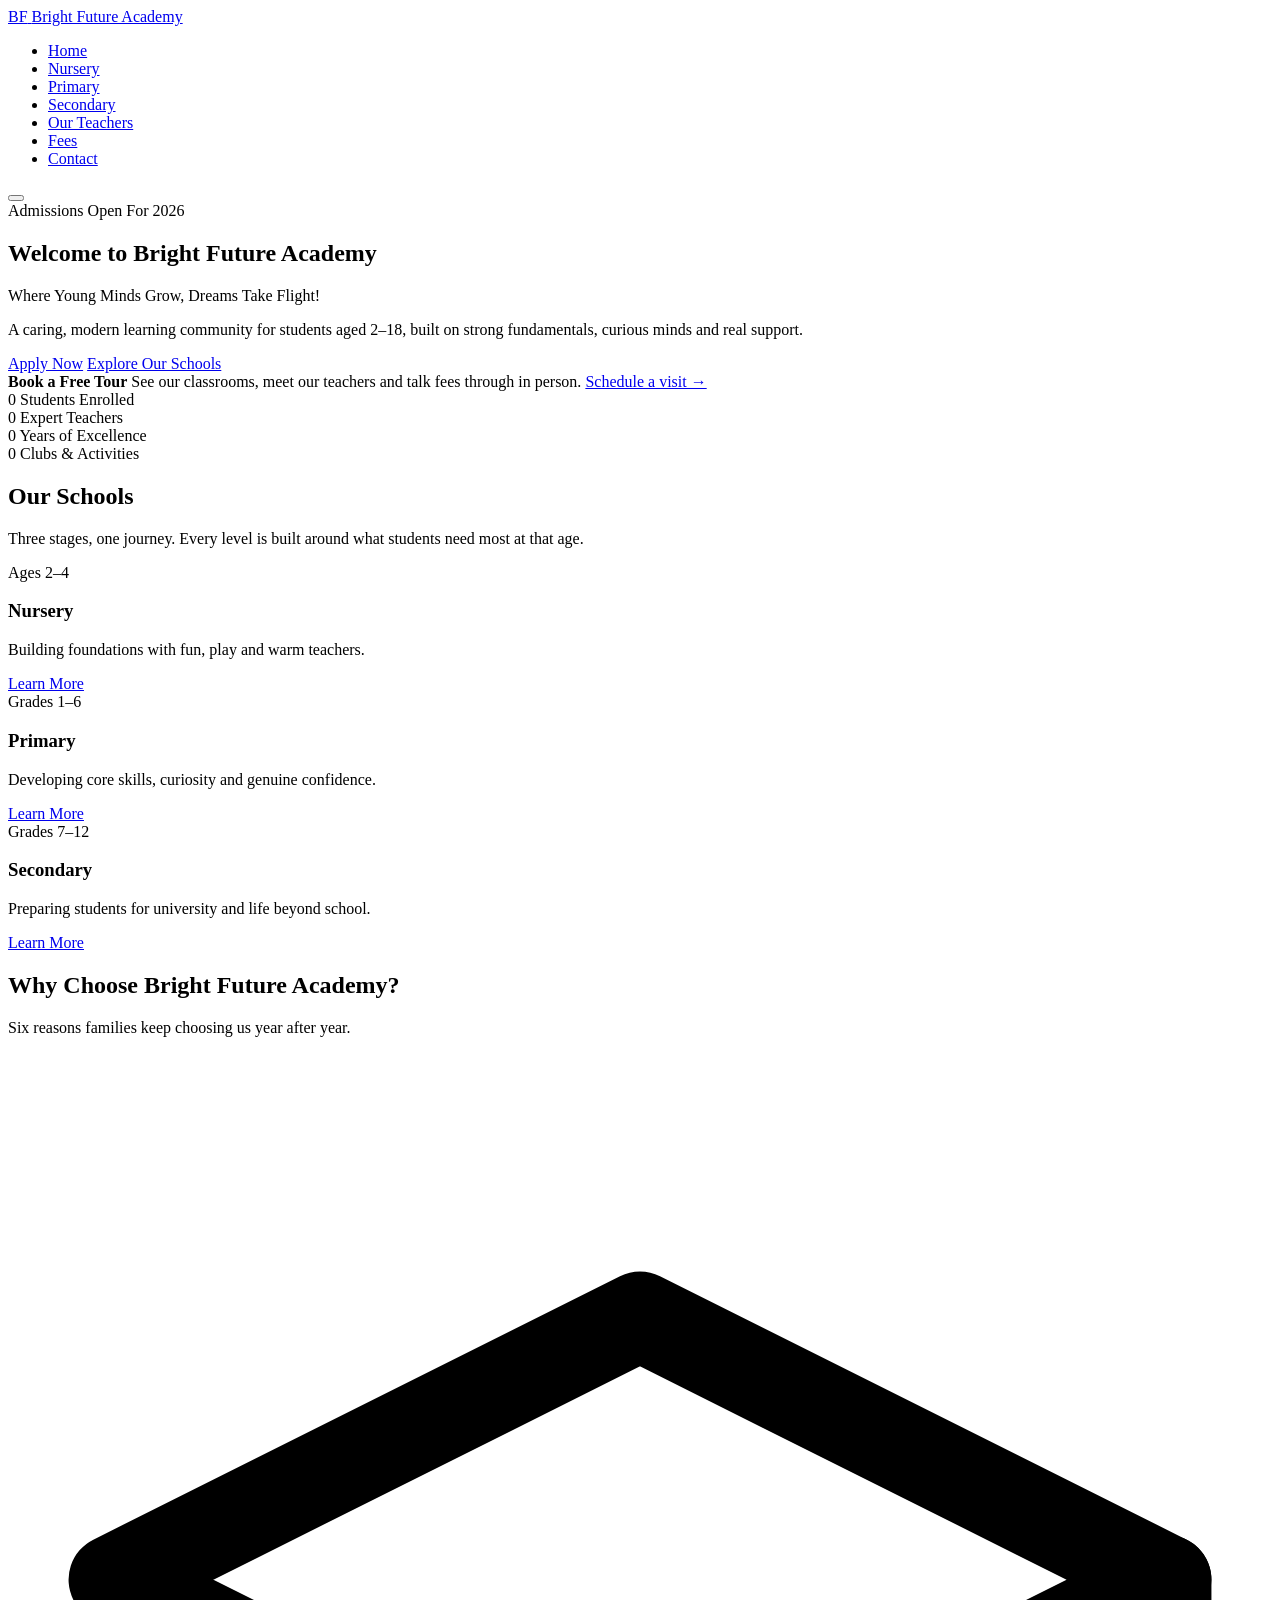
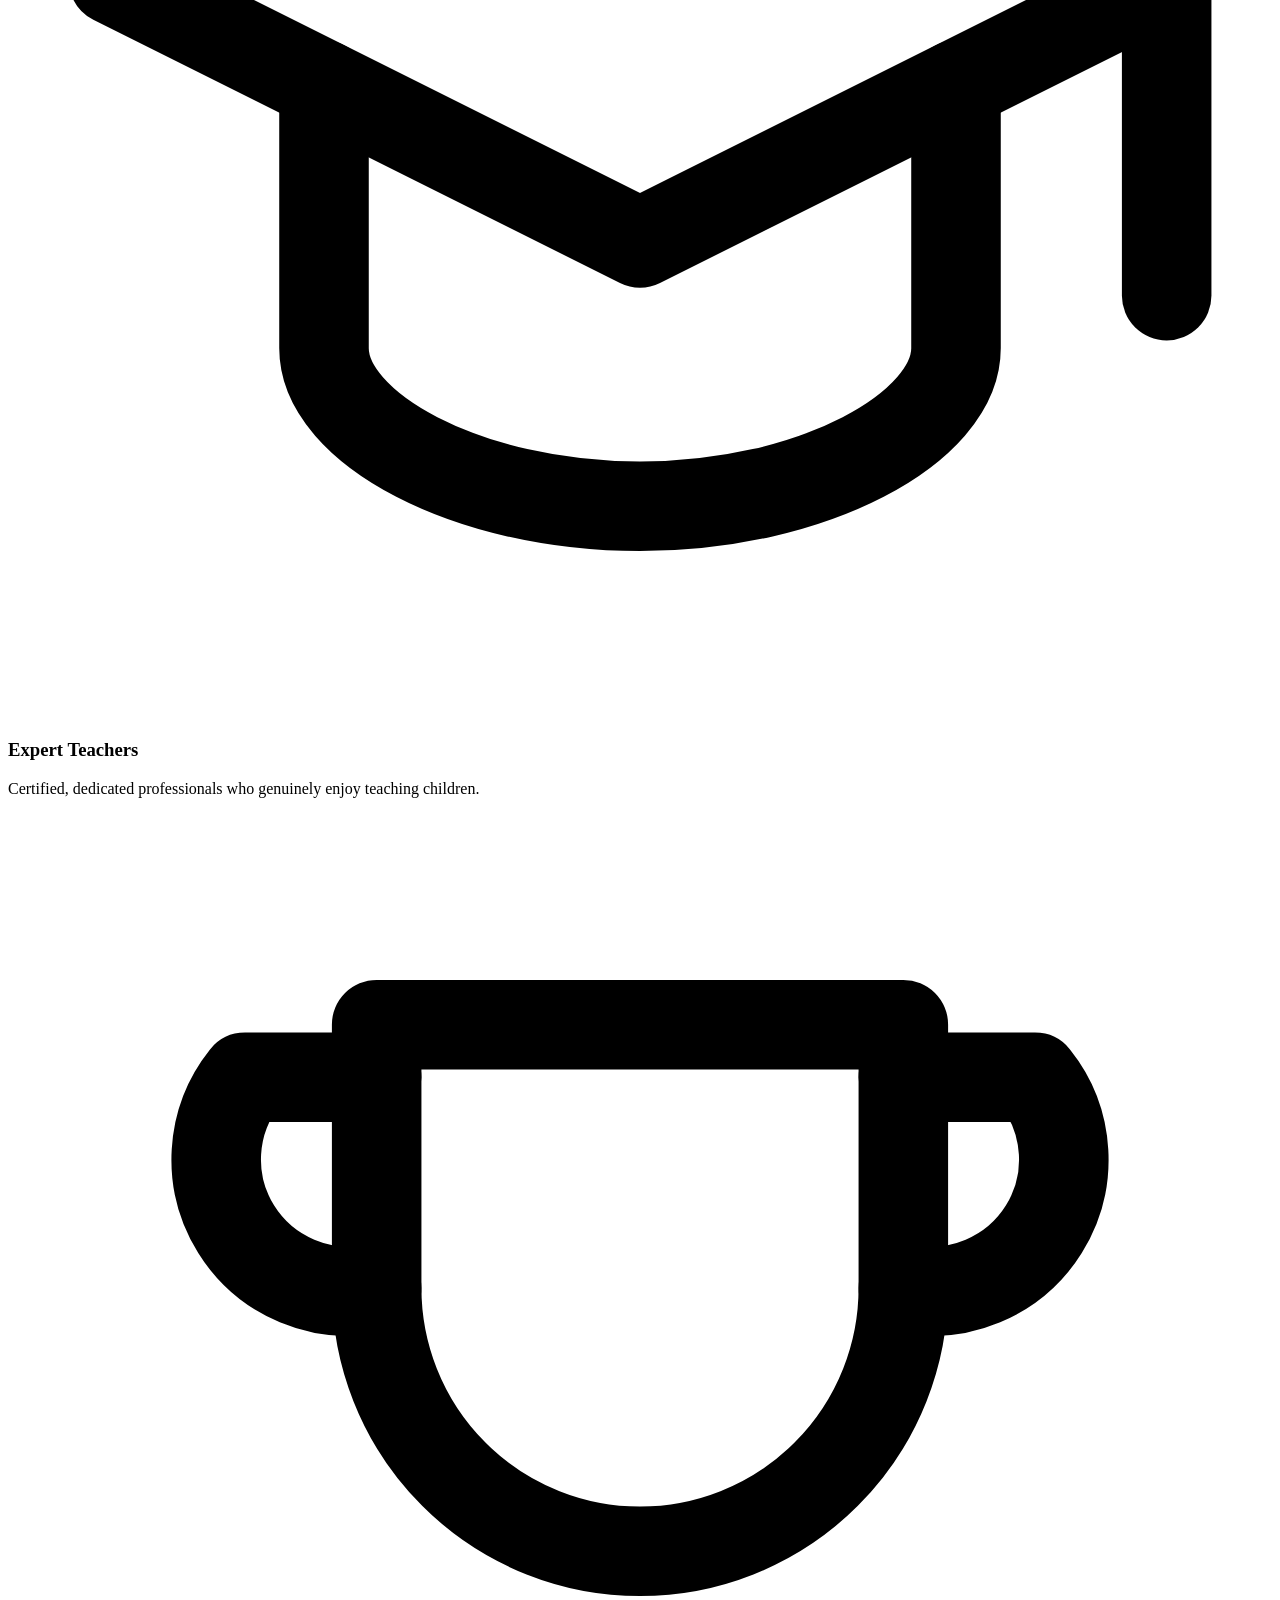
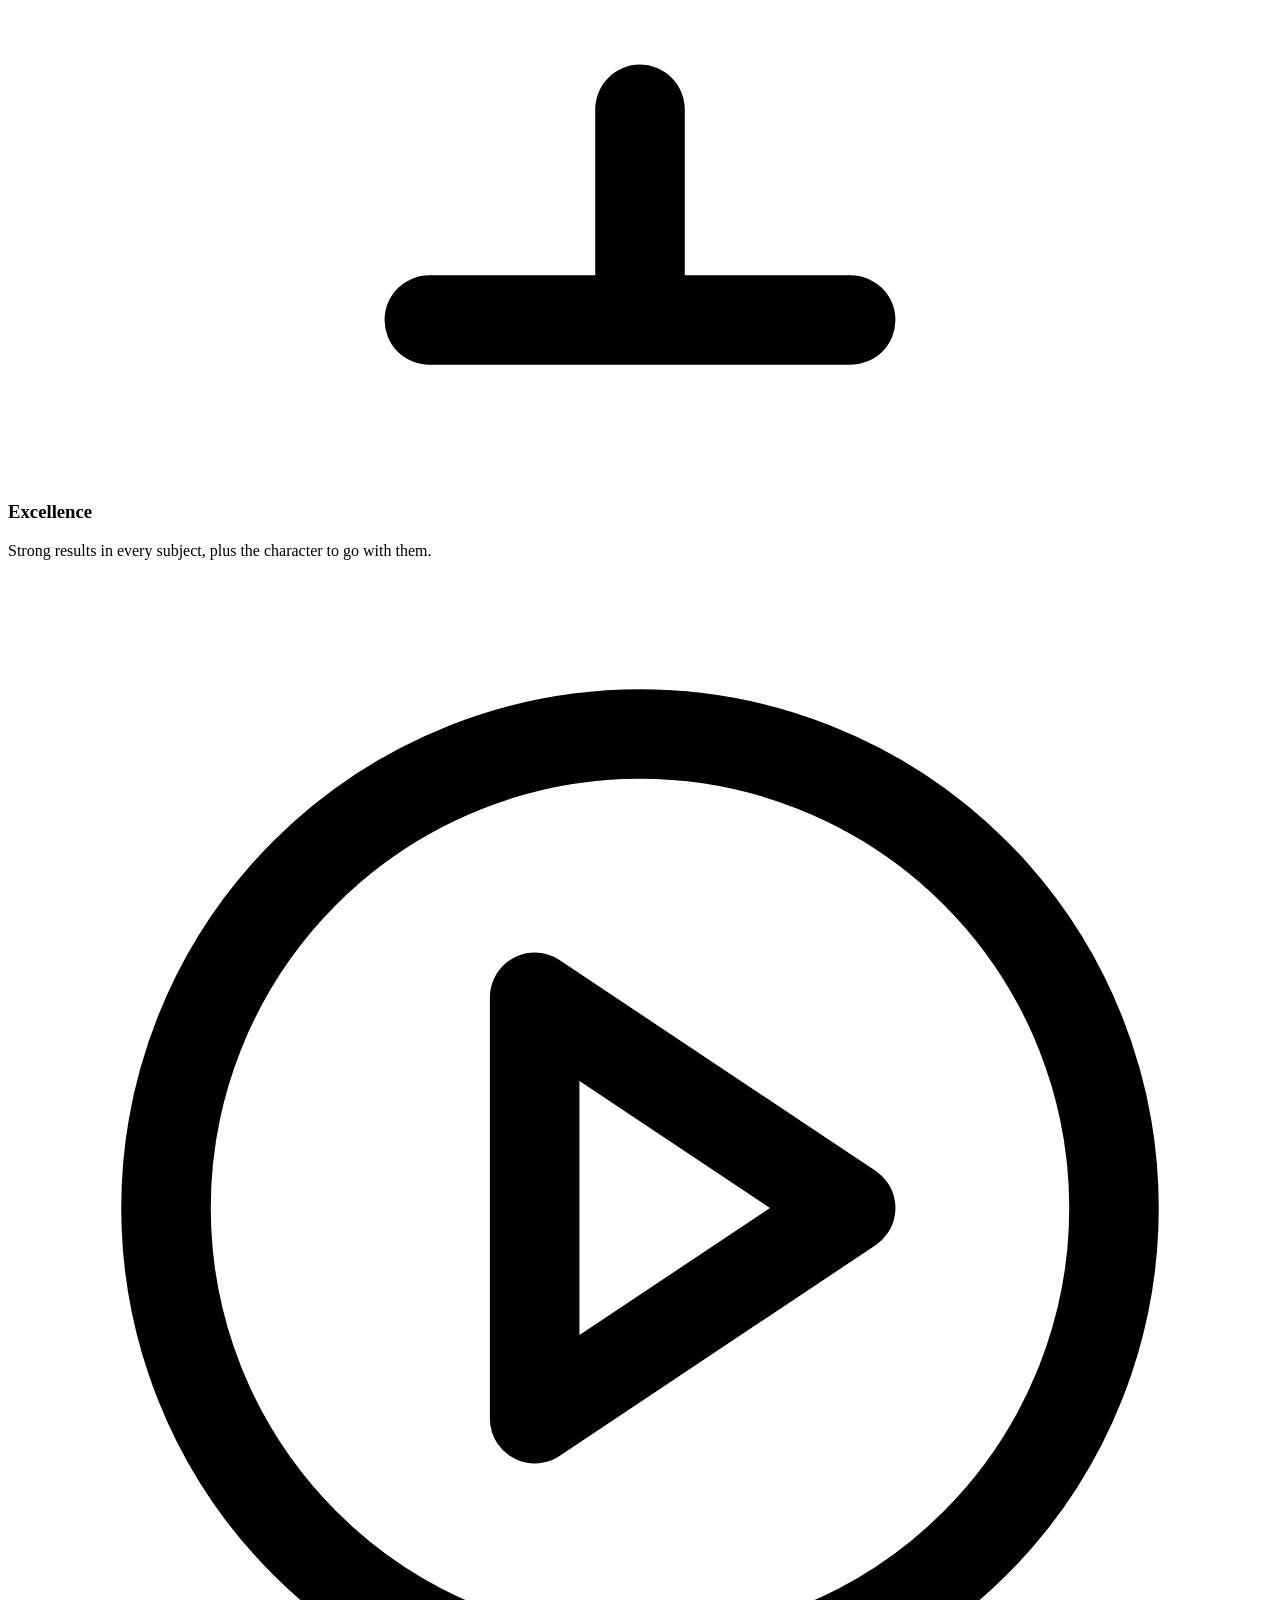
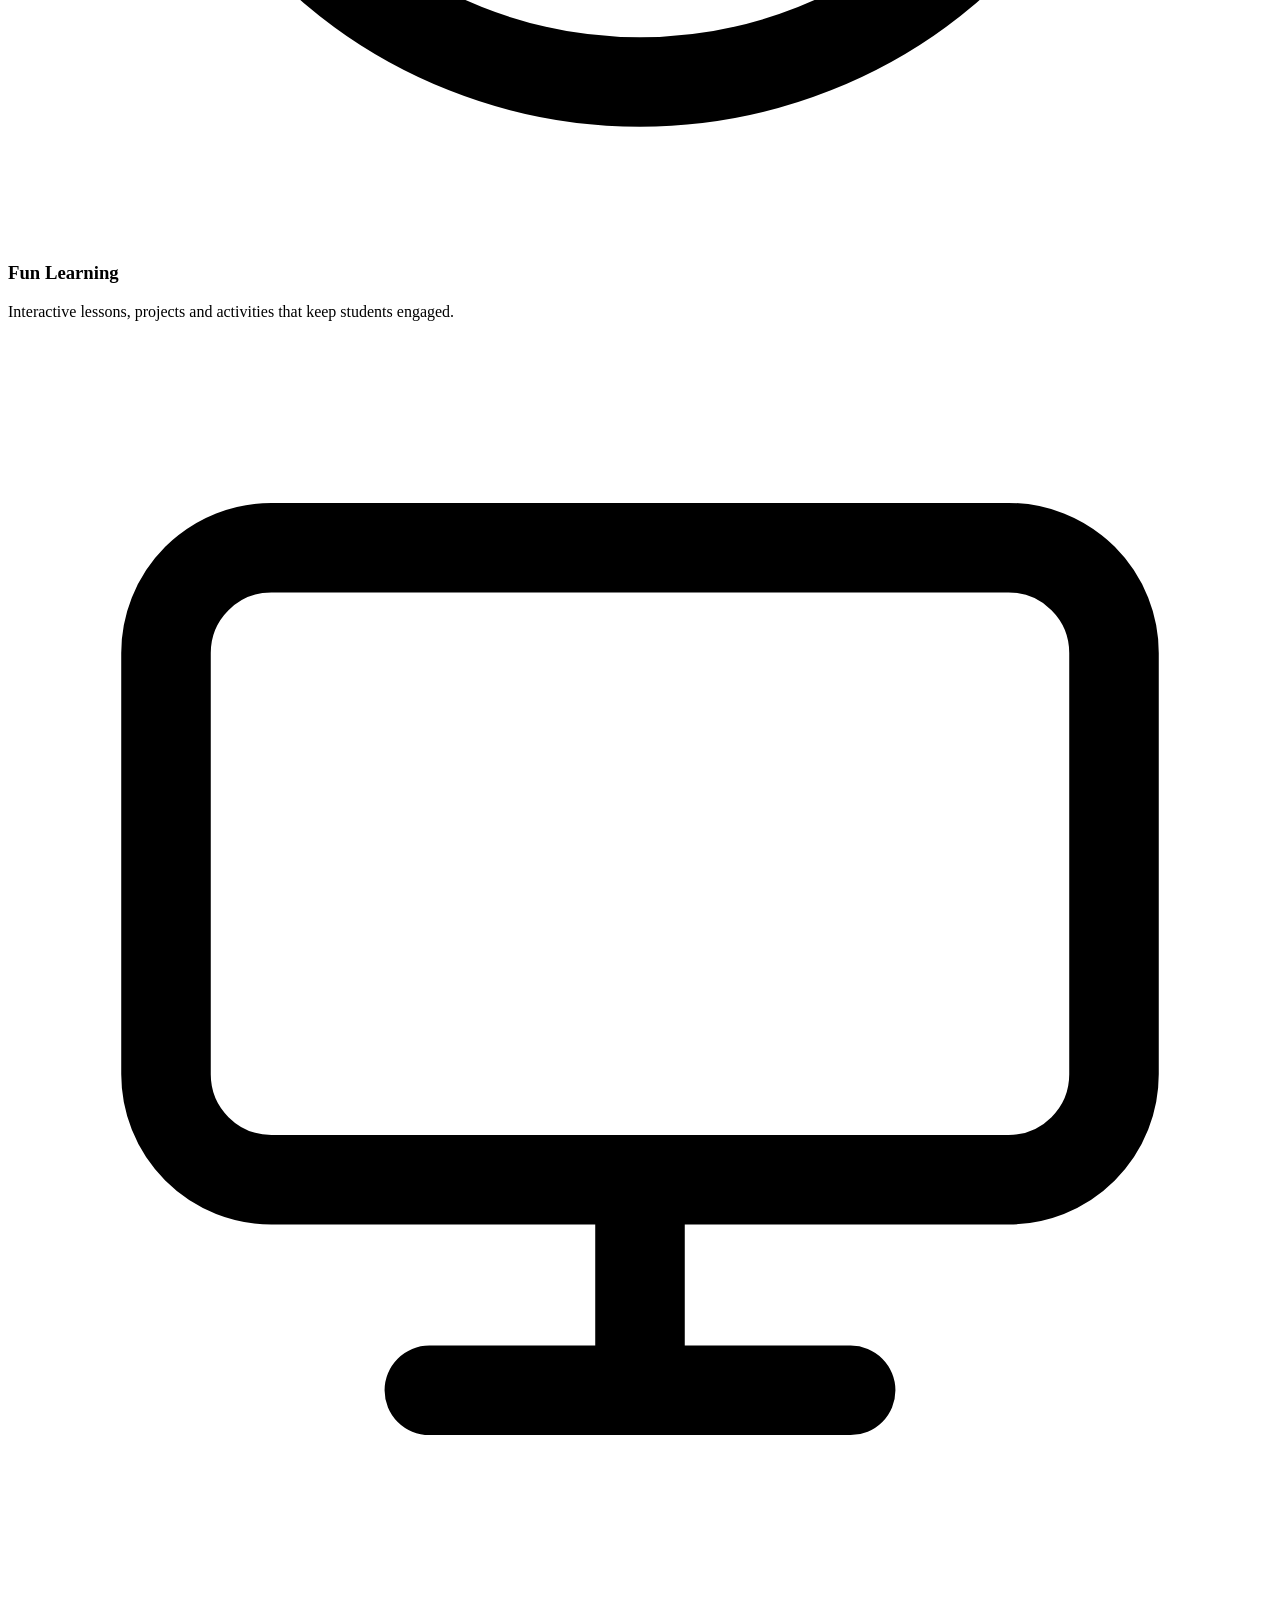
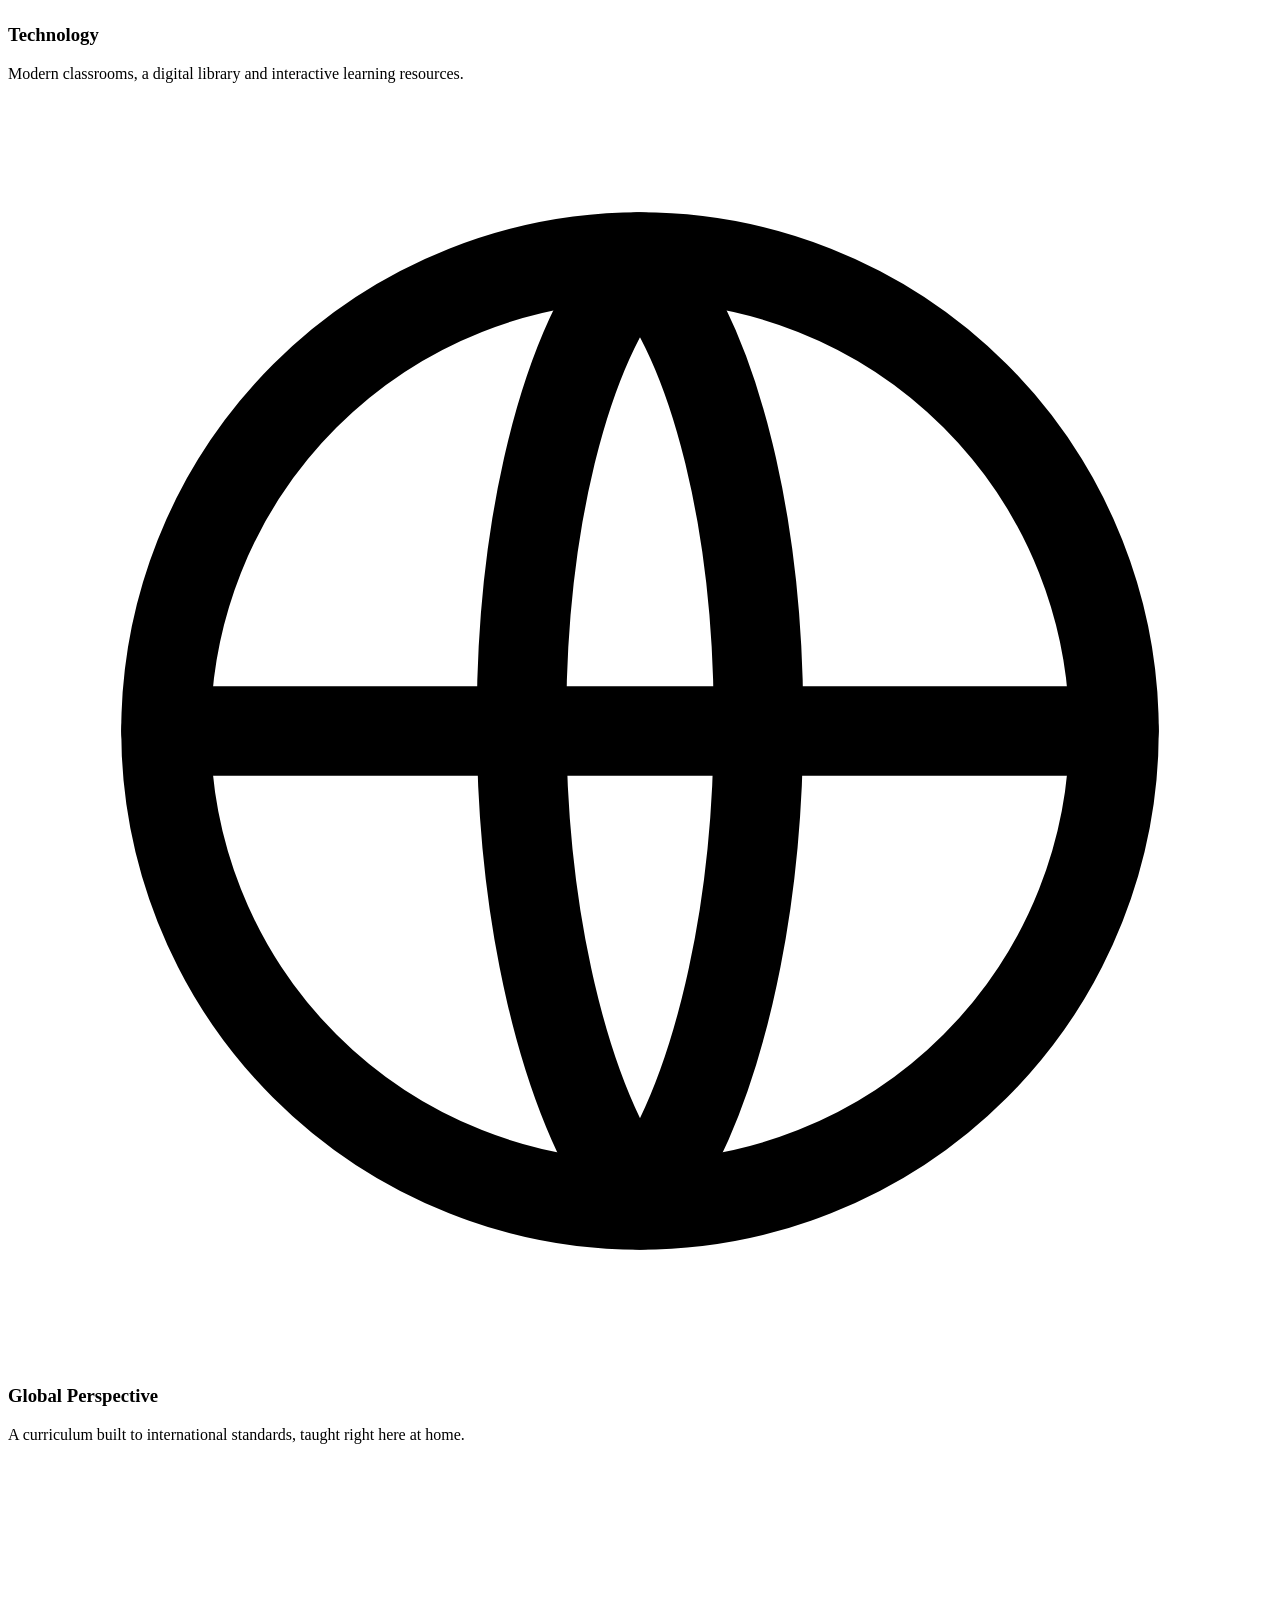
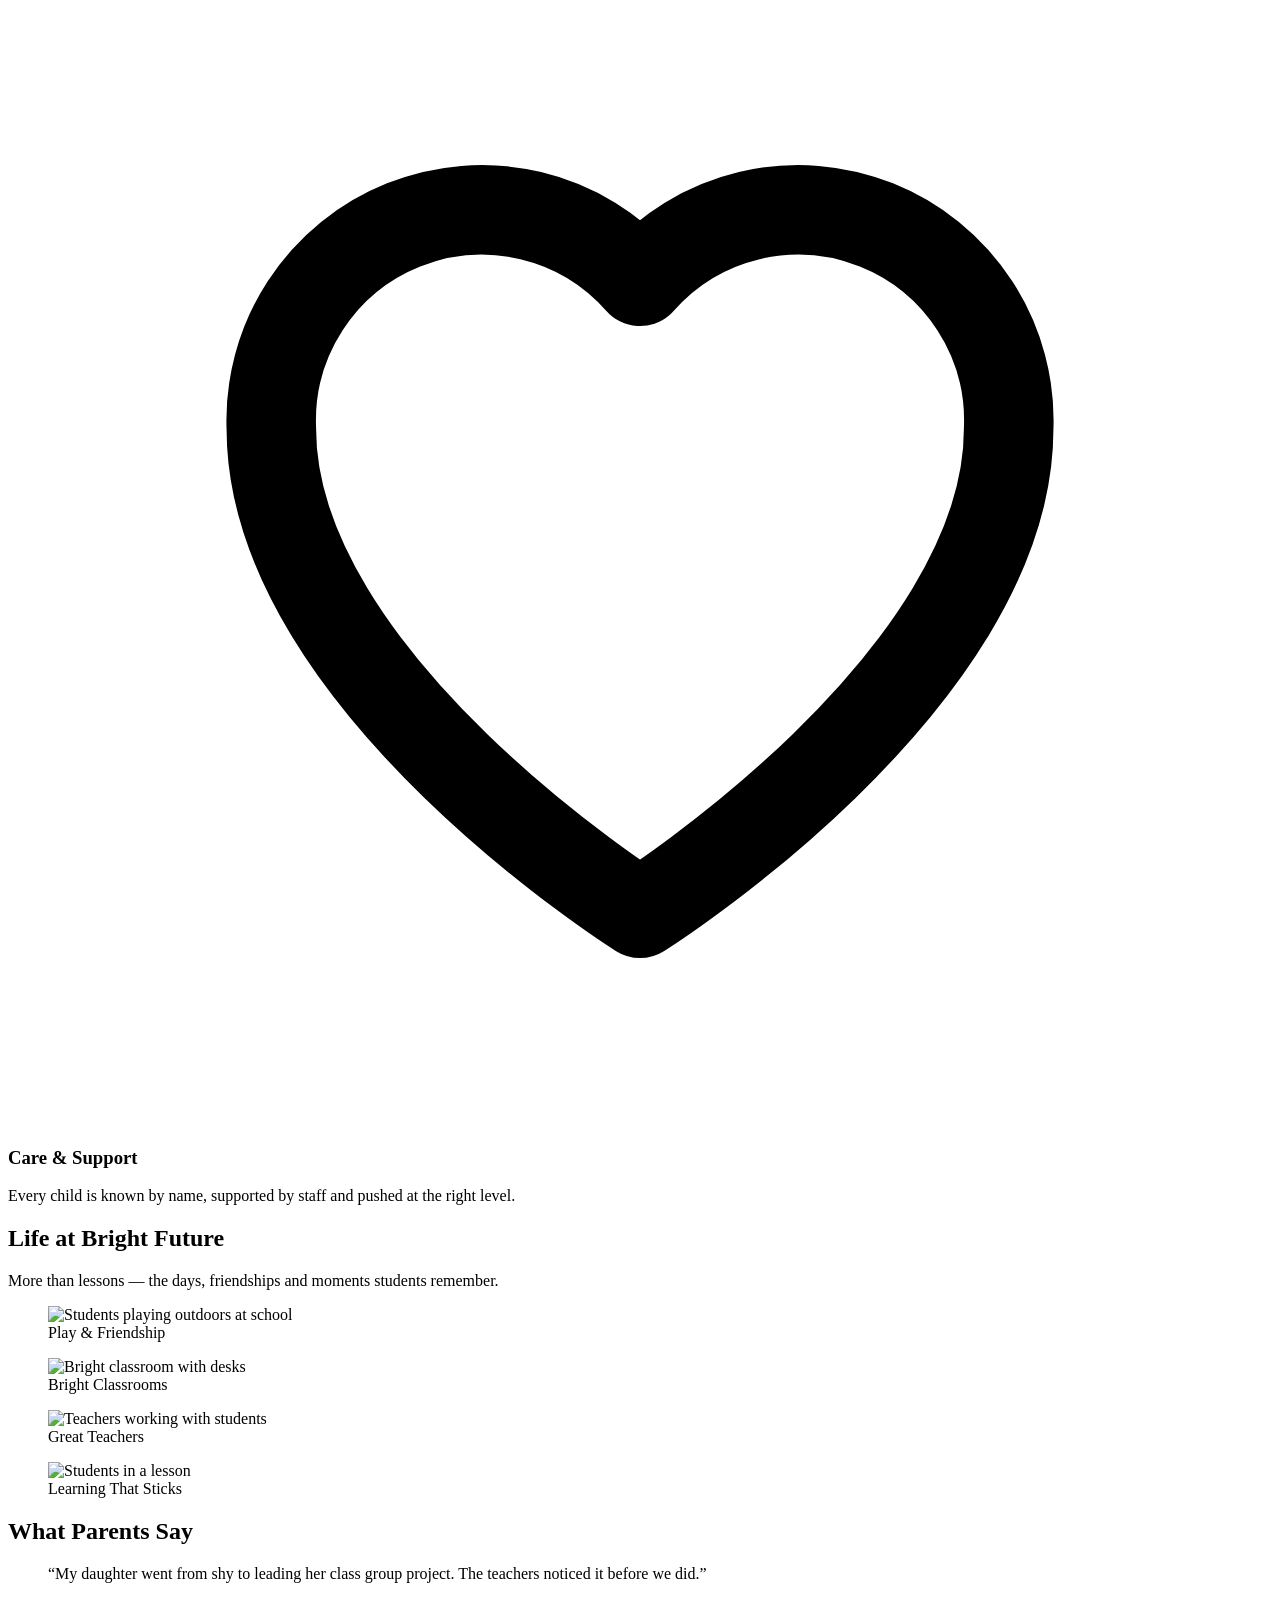
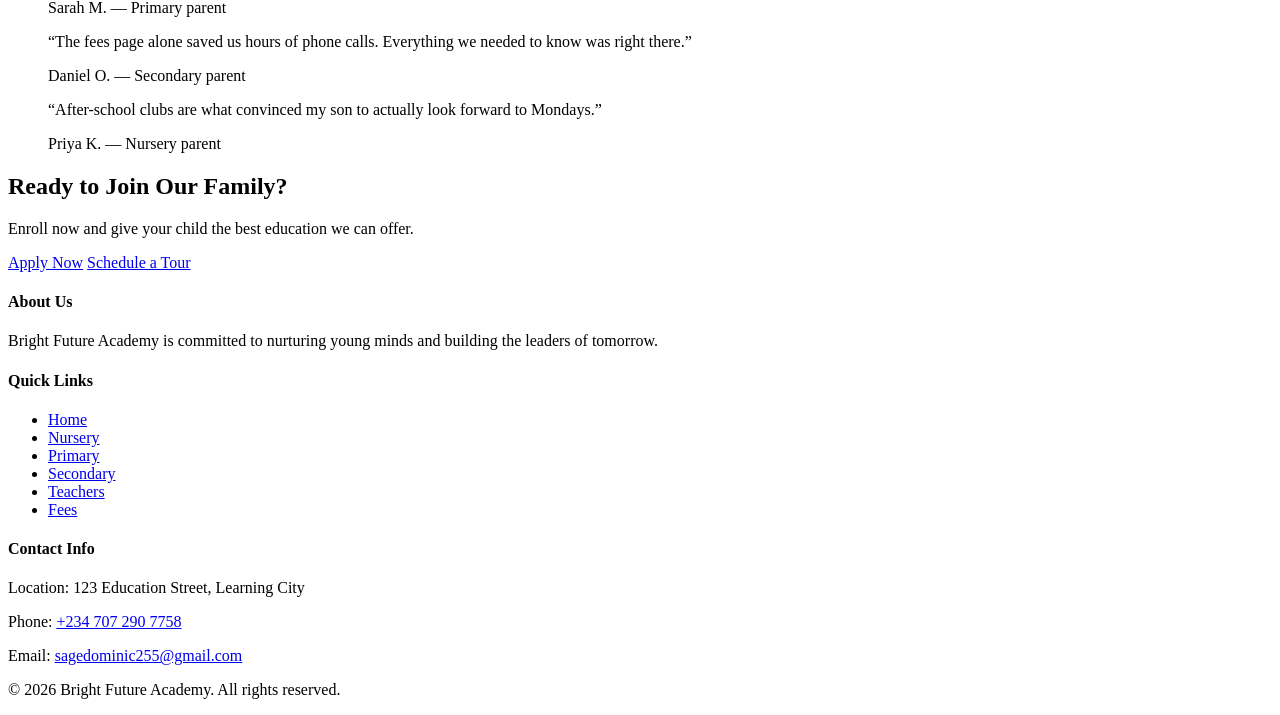
==== index.html @ 345cc091 "Add files via upload" ====
<!DOCTYPE html>
<html lang="en">
<head>
    <meta charset="UTF-8">
    <meta name="viewport" content="width=device-width, initial-scale=1.0">
    <meta name="description" content="Bright Future Academy — nursery, primary and secondary education where young minds grow and dreams take flight.">
    <title>Bright Future Academy - Excellence in Education</title>
    <link rel="preconnect" href="https://fonts.googleapis.com">
    <link rel="preconnect" href="https://fonts.gstatic.com" crossorigin>
    <link href="https://fonts.googleapis.com/css2?family=Poppins:wght@300;400;500;600;700;800&display=swap" rel="stylesheet">
    <link rel="stylesheet" href="css/style.css">
    <link rel="stylesheet" href="css/buttons.css">
</head>
<body>

    <!-- Navigation Bar -->
    <nav class="navbar has-toggle" id="navbar">
        <div class="nav-container">
            <a class="logo" href="index.html">
                <span class="logo-mark" aria-hidden="true">BF</span>
                <span>Bright Future Academy</span>
            </a>
            <ul class="nav-menu" id="navMenu">
                <li><a href="index.html" class="active">Home</a></li>
                <li><a href="pages/nursery.html">Nursery</a></li>
                <li><a href="pages/primary.html">Primary</a></li>
                <li><a href="pages/secondary.html">Secondary</a></li>
                <li><a href="pages/teachers.html">Our Teachers</a></li>
                <li><a href="pages/fees.html">Fees</a></li>
                <li><a href="pages/contact.html">Contact</a></li>
            </ul>
            <button class="nav-toggle" id="navToggle" aria-label="Toggle navigation" aria-expanded="false">
                <span></span><span></span><span></span>
            </button>
        </div>
    </nav>

    <!-- Hero Section -->
    <section class="hero hero-home">
        <div class="hero-content">
            <span class="hero-badge">Admissions Open For 2026</span>
            <h1 class="animated-title">Welcome to <span class="grad-text">Bright Future Academy</span></h1>
            <p class="tagline">Where Young Minds Grow, Dreams Take Flight!</p>
            <p class="hero-sub">A caring, modern learning community for students aged 2&ndash;18, built on strong fundamentals, curious minds and real support.</p>
            <div class="hero-buttons">
                <a class="btn btn-primary btn-large" href="pages/contact.html">Apply Now</a>
                <a class="btn btn-ghost-light btn-large" href="pages/nursery.html">Explore Our Schools</a>
            </div>
        </div>

        <div class="hero-card">
            <div class="hero-card-photo" role="img" aria-label="Students learning together in a classroom"></div>
            <div class="hero-card-body">
                <strong>Book a Free Tour</strong>
                <span>See our classrooms, meet our teachers and talk fees through in person.</span>
                <a href="pages/contact.html">Schedule a visit &rarr;</a>
            </div>
        </div>
    </section>

    <!-- Stats Strip -->
    <section class="stats-strip">
        <div class="container stats-grid">
            <div class="stat">
                <span class="stat-num" data-count="1200">0</span>
                <span class="stat-label">Students Enrolled</span>
            </div>
            <div class="stat">
                <span class="stat-num" data-count="85">0</span>
                <span class="stat-label">Expert Teachers</span>
            </div>
            <div class="stat">
                <span class="stat-num" data-count="18">0</span>
                <span class="stat-label">Years of Excellence</span>
            </div>
            <div class="stat">
                <span class="stat-num" data-count="24">0</span>
                <span class="stat-label">Clubs &amp; Activities</span>
            </div>
        </div>
    </section>

    <!-- School Levels Section -->
    <section class="school-levels">
        <div class="container">
            <h2>Our Schools</h2>
            <p class="intro-text">Three stages, one journey. Every level is built around what students need most at that age.</p>
            <div class="levels-container">

                <article class="level-card level-photo nursery-card">
                    <span class="level-age">Ages 2&ndash;4</span>
                    <div class="level-body">
                        <h3>Nursery</h3>
                        <p>Building foundations with fun, play and warm teachers.</p>
                        <a href="pages/nursery.html" class="btn btn-small">Learn More</a>
                    </div>
                </article>

                <article class="level-card level-photo primary-card">
                    <span class="level-age">Grades 1&ndash;6</span>
                    <div class="level-body">
                        <h3>Primary</h3>
                        <p>Developing core skills, curiosity and genuine confidence.</p>
                        <a href="pages/primary.html" class="btn btn-small">Learn More</a>
                    </div>
                </article>

                <article class="level-card level-photo secondary-card">
                    <span class="level-age">Grades 7&ndash;12</span>
                    <div class="level-body">
                        <h3>Secondary</h3>
                        <p>Preparing students for university and life beyond school.</p>
                        <a href="pages/secondary.html" class="btn btn-small">Learn More</a>
                    </div>
                </article>

            </div>
        </div>
    </section>

    <!-- Why Choose Us Section -->
    <section class="why-choose-us">
        <div class="container">
            <h2>Why Choose Bright Future Academy?</h2>
            <p class="intro-text">Six reasons families keep choosing us year after year.</p>
            <div class="features-grid">

                <div class="feature-box">
                    <span class="feature-icon" aria-hidden="true">
                        <svg viewBox="0 0 24 24" fill="none" stroke="currentColor" stroke-width="1.7" stroke-linecap="round" stroke-linejoin="round">
                            <path d="M22 10 12 5 2 10l10 5 10-5Z"/><path d="M6 12v5c0 1.5 2.7 3 6 3s6-1.5 6-3v-5"/><path d="M22 10v6"/>
                        </svg>
                    </span>
                    <h3>Expert Teachers</h3>
                    <p>Certified, dedicated professionals who genuinely enjoy teaching children.</p>
                </div>

                <div class="feature-box">
                    <span class="feature-icon" aria-hidden="true">
                        <svg viewBox="0 0 24 24" fill="none" stroke="currentColor" stroke-width="1.7" stroke-linecap="round" stroke-linejoin="round">
                            <path d="M8 21h8M12 17v4M7 4h10v5a5 5 0 0 1-10 0V4Z"/><path d="M17 5h2.5a2.5 2.5 0 0 1-2.5 4H17M7 5H4.5A2.5 2.5 0 0 0 7 9"/>
                        </svg>
                    </span>
                    <h3>Excellence</h3>
                    <p>Strong results in every subject, plus the character to go with them.</p>
                </div>

                <div class="feature-box">
                    <span class="feature-icon" aria-hidden="true">
                        <svg viewBox="0 0 24 24" fill="none" stroke="currentColor" stroke-width="1.7" stroke-linecap="round" stroke-linejoin="round">
                            <circle cx="12" cy="12" r="9"/><path d="m10 8 6 4-6 4V8Z"/>
                        </svg>
                    </span>
                    <h3>Fun Learning</h3>
                    <p>Interactive lessons, projects and activities that keep students engaged.</p>
                </div>

                <div class="feature-box">
                    <span class="feature-icon" aria-hidden="true">
                        <svg viewBox="0 0 24 24" fill="none" stroke="currentColor" stroke-width="1.7" stroke-linecap="round" stroke-linejoin="round">
                            <rect x="3" y="4" width="18" height="12" rx="2"/><path d="M8 20h8M12 16v4"/>
                        </svg>
                    </span>
                    <h3>Technology</h3>
                    <p>Modern classrooms, a digital library and interactive learning resources.</p>
                </div>

                <div class="feature-box">
                    <span class="feature-icon" aria-hidden="true">
                        <svg viewBox="0 0 24 24" fill="none" stroke="currentColor" stroke-width="1.7" stroke-linecap="round" stroke-linejoin="round">
                            <circle cx="12" cy="12" r="9"/><path d="M3 12h18M12 3c3 3.5 3 14 0 18-3-4-3-14.5 0-18Z"/>
                        </svg>
                    </span>
                    <h3>Global Perspective</h3>
                    <p>A curriculum built to international standards, taught right here at home.</p>
                </div>

                <div class="feature-box">
                    <span class="feature-icon" aria-hidden="true">
                        <svg viewBox="0 0 24 24" fill="none" stroke="currentColor" stroke-width="1.7" stroke-linecap="round" stroke-linejoin="round">
                            <path d="M12 20s-7-4.4-7-9.2A4 4 0 0 1 12 8a4 4 0 0 1 7 2.8C19 15.6 12 20 12 20Z"/>
                        </svg>
                    </span>
                    <h3>Care &amp; Support</h3>
                    <p>Every child is known by name, supported by staff and pushed at the right level.</p>
                </div>

            </div>
        </div>
    </section>

    <!-- Campus Life Gallery -->
    <section class="campus-section">
        <div class="container">
            <h2>Life at Bright Future</h2>
            <p class="intro-text">More than lessons &mdash; the days, friendships and moments students remember.</p>
            <div class="gallery-grid">
                <figure class="gallery-item g-tall">
                    <img src="https://images.unsplash.com/photo-1546410531-bb4caa6b424d?w=900&q=70" alt="Students playing outdoors at school" loading="lazy">
                    <figcaption>Play &amp; Friendship</figcaption>
                </figure>
                <figure class="gallery-item">
                    <img src="https://images.unsplash.com/photo-1588072432836-e10032774350?w=900&q=70" alt="Bright classroom with desks" loading="lazy">
                    <figcaption>Bright Classrooms</figcaption>
                </figure>
                <figure class="gallery-item">
                    <img src="https://images.unsplash.com/photo-1522202176988-66273c2fd55f?w=900&q=70" alt="Teachers working with students" loading="lazy">
                    <figcaption>Great Teachers</figcaption>
                </figure>
                <figure class="gallery-item g-wide">
                    <img src="https://images.unsplash.com/photo-1509062522246-3755977927d7?w=900&q=70" alt="Students in a lesson" loading="lazy">
                    <figcaption>Learning That Sticks</figcaption>
                </figure>
            </div>
        </div>
    </section>

    <!-- Parent Voices -->
    <section class="testimonial-section">
        <div class="container">
            <h2>What Parents Say</h2>
            <div class="testimonial-grid">
                <blockquote class="testimonial-card">
                    <p>&ldquo;My daughter went from shy to leading her class group project. The teachers noticed it before we did.&rdquo;</p>
                    <footer>Sarah M. &mdash; Primary parent</footer>
                </blockquote>
                <blockquote class="testimonial-card">
                    <p>&ldquo;The fees page alone saved us hours of phone calls. Everything we needed to know was right there.&rdquo;</p>
                    <footer>Daniel O. &mdash; Secondary parent</footer>
                </blockquote>
                <blockquote class="testimonial-card">
                    <p>&ldquo;After-school clubs are what convinced my son to actually look forward to Mondays.&rdquo;</p>
                    <footer>Priya K. &mdash; Nursery parent</footer>
                </blockquote>
            </div>
        </div>
    </section>

    <!-- Call to Action -->
    <section class="cta-section">
        <div class="container">
            <h2>Ready to Join Our Family?</h2>
            <p>Enroll now and give your child the best education we can offer.</p>
            <div class="cta-buttons">
                <a class="btn btn-large btn-light" href="pages/contact.html">Apply Now</a>
                <a class="btn btn-large btn-outline-light" href="pages/contact.html">Schedule a Tour</a>
            </div>
        </div>
    </section>

    <!-- Footer -->
    <footer class="footer">
        <div class="footer-content">
            <div class="footer-section">
                <h4>About Us</h4>
                <p>Bright Future Academy is committed to nurturing young minds and building the leaders of tomorrow.</p>
            </div>
            <div class="footer-section">
                <h4>Quick Links</h4>
                <ul>
                    <li><a href="index.html">Home</a></li>
                    <li><a href="pages/nursery.html">Nursery</a></li>
                    <li><a href="pages/primary.html">Primary</a></li>
                    <li><a href="pages/secondary.html">Secondary</a></li>
                    <li><a href="pages/teachers.html">Teachers</a></li>
                    <li><a href="pages/fees.html">Fees</a></li>
                </ul>
            </div>
            <div class="footer-section">
                <h4>Contact Info</h4>
                <p>Location: 123 Education Street, Learning City</p>
                <p>Phone: <a href="tel:+2347072907758">+234 707 290 7758</a></p>
                <p>Email: <a href="mailto:sagedominic255@gmail.com">sagedominic255@gmail.com</a></p>
            </div>
        </div>
        <div class="footer-bottom">
            <p>&copy; 2026 Bright Future Academy. All rights reserved.</p>
        </div>
    </footer>

    <script src="js/main.js"></script>
</body>
</html>
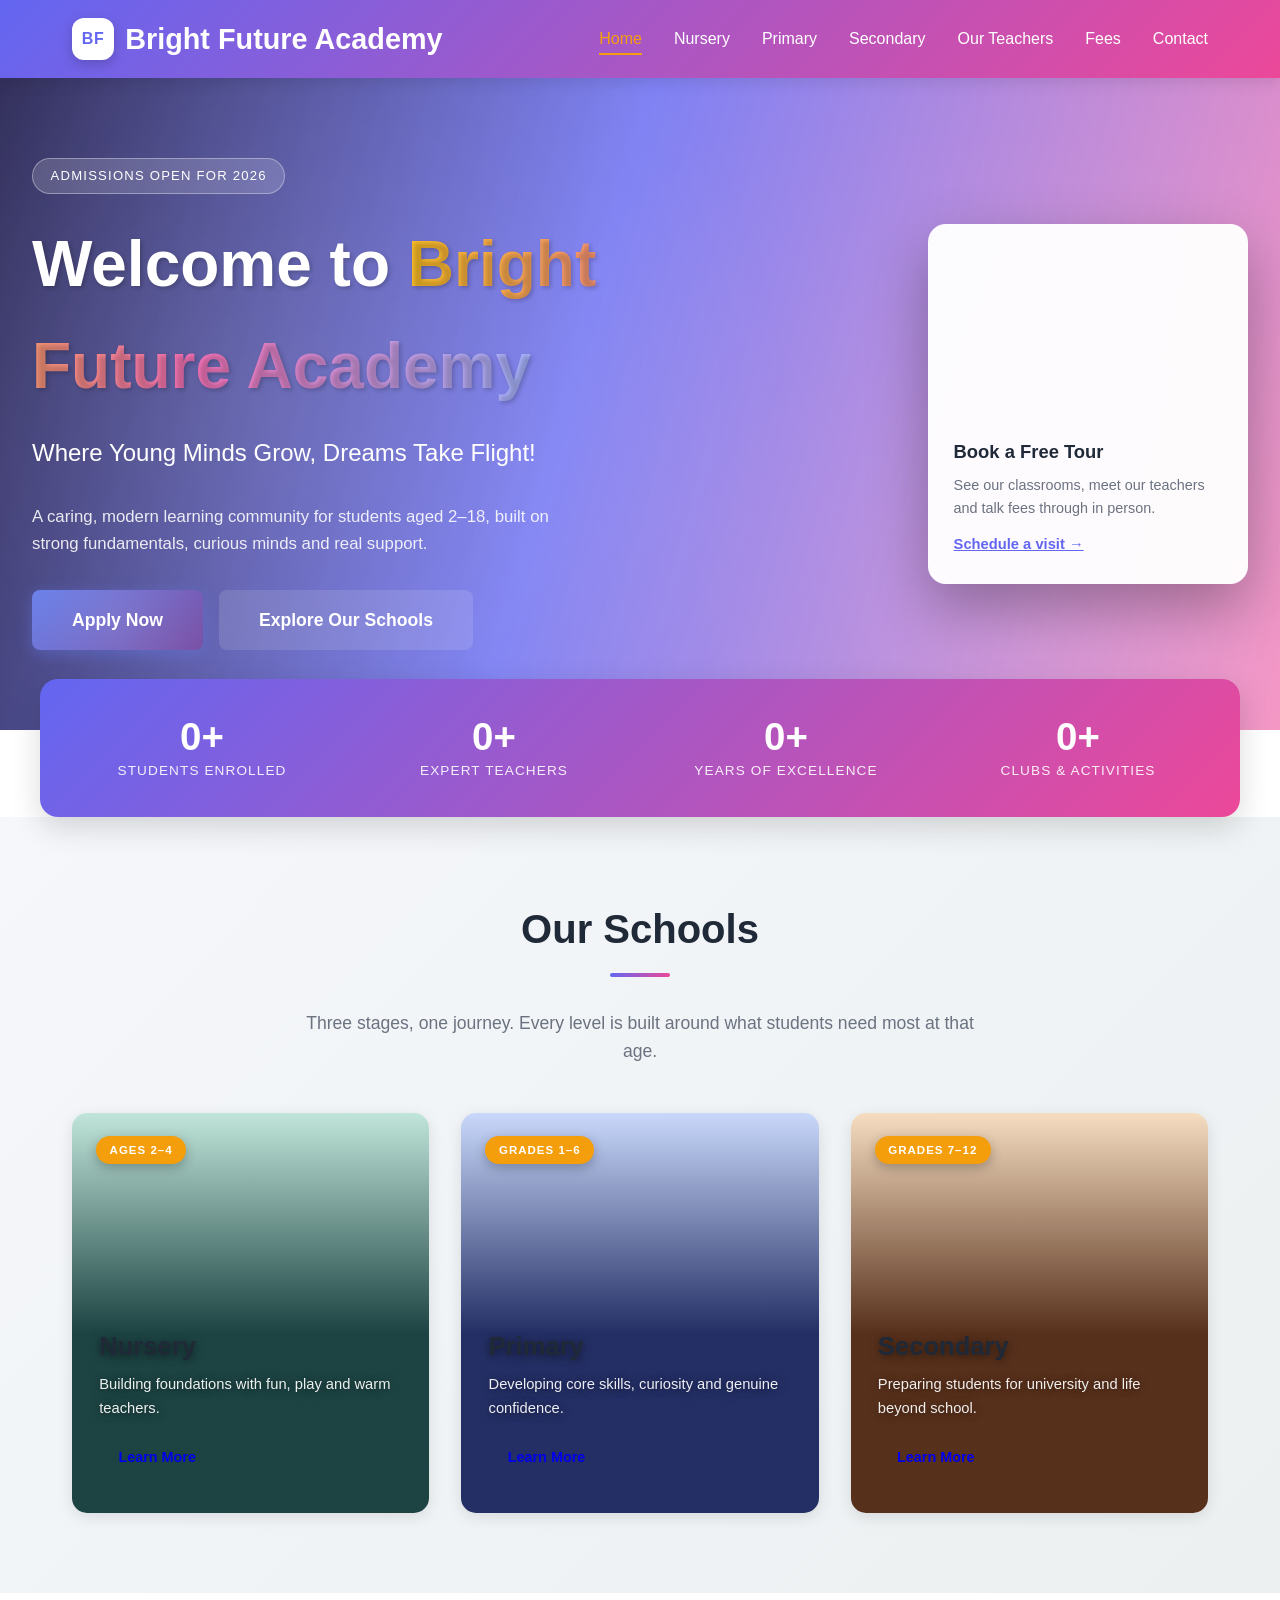
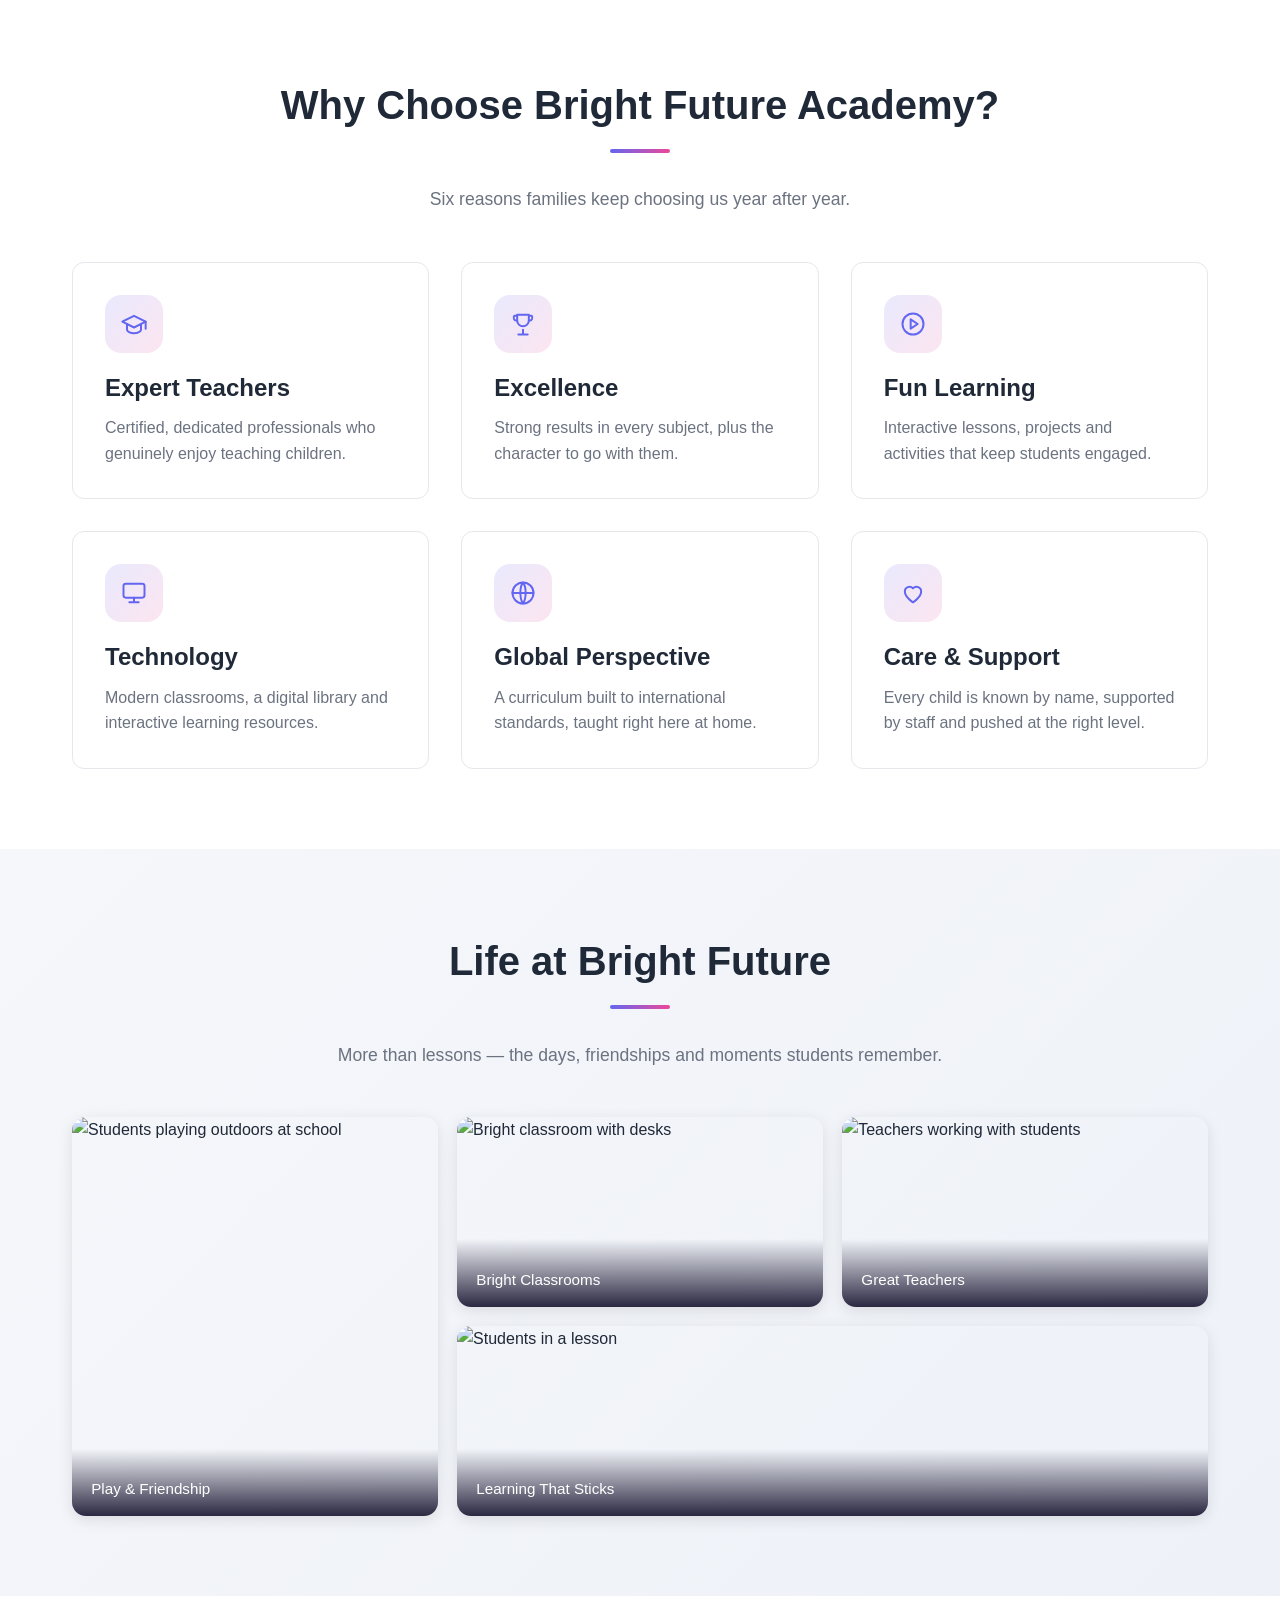
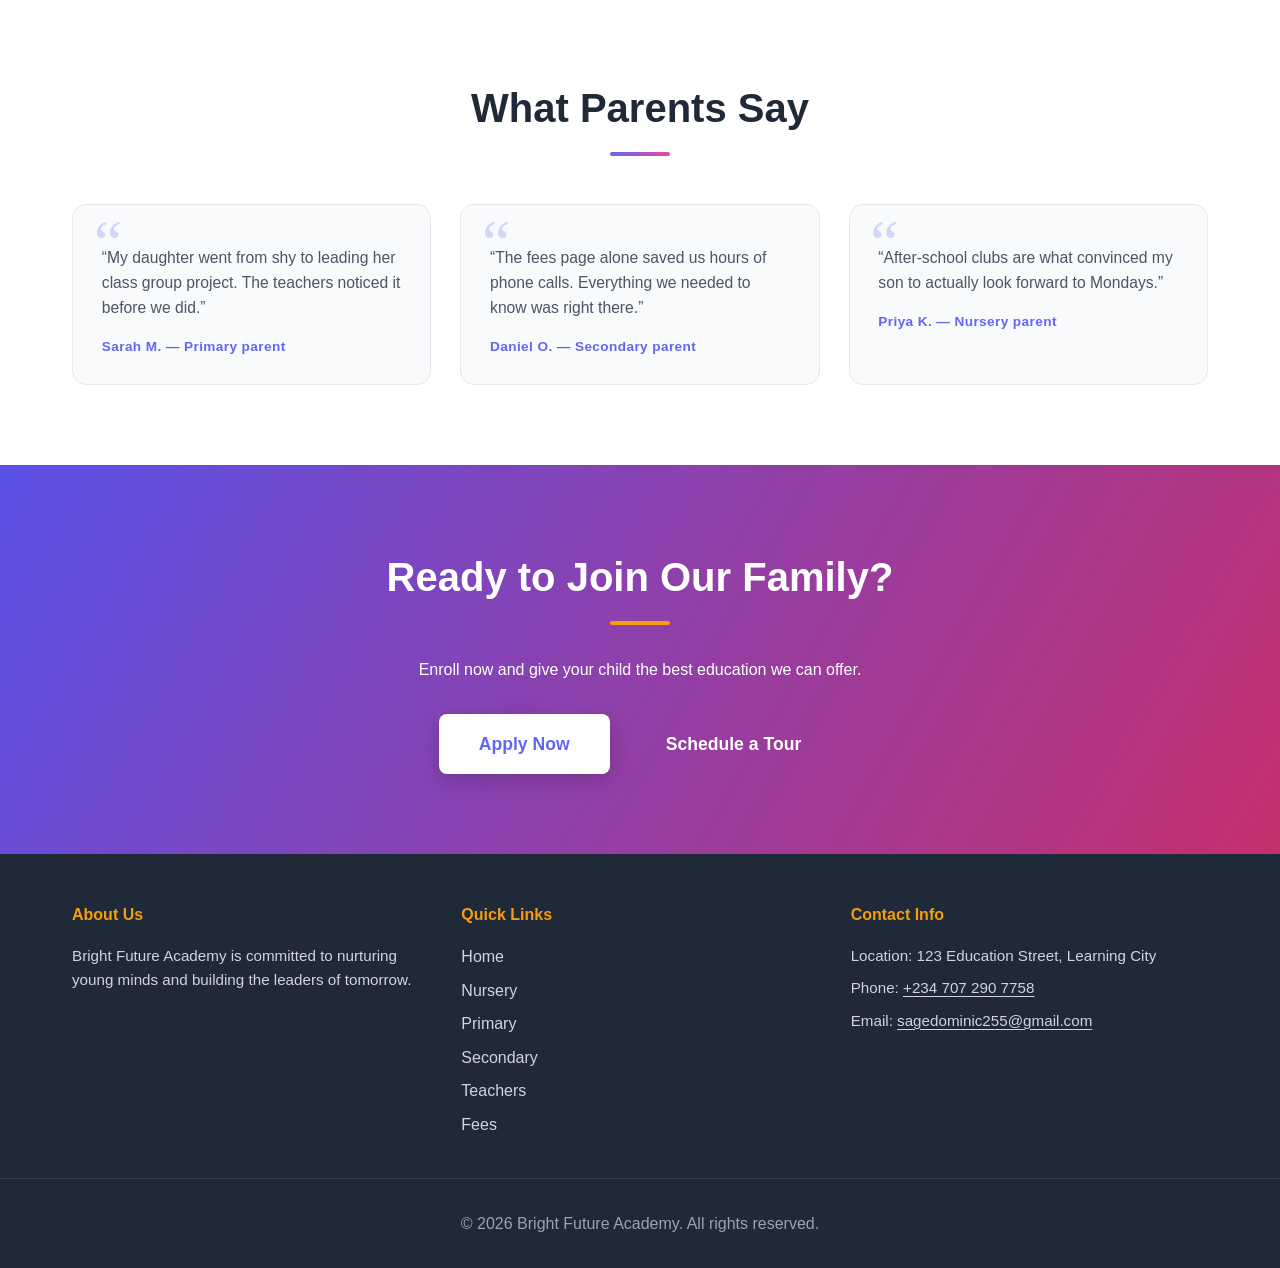
==== commit 0d3e6036: "Update index.html" ====
--- a/index.html
+++ b/index.html
@@ -8,8 +8,8 @@
     <link rel="preconnect" href="https://fonts.googleapis.com">
     <link rel="preconnect" href="https://fonts.gstatic.com" crossorigin>
     <link href="https://fonts.googleapis.com/css2?family=Poppins:wght@300;400;500;600;700;800&display=swap" rel="stylesheet">
-    <link rel="stylesheet" href="css/style.css">
-    <link rel="stylesheet" href="css/buttons.css">
+    <link rel="stylesheet" href="style.css">
+    <link rel="stylesheet" href="buttons.css">
 </head>
 <body>
 
@@ -22,12 +22,12 @@
             </a>
             <ul class="nav-menu" id="navMenu">
                 <li><a href="index.html" class="active">Home</a></li>
-                <li><a href="pages/nursery.html">Nursery</a></li>
-                <li><a href="pages/primary.html">Primary</a></li>
-                <li><a href="pages/secondary.html">Secondary</a></li>
-                <li><a href="pages/teachers.html">Our Teachers</a></li>
-                <li><a href="pages/fees.html">Fees</a></li>
-                <li><a href="pages/contact.html">Contact</a></li>
+                <li><a href="nursery.html">Nursery</a></li>
+                <li><a href="primary.html">Primary</a></li>
+                <li><a href="secondary.html">Secondary</a></li>
+                <li><a href="teachers.html">Our Teachers</a></li>
+                <li><a href="fees.html">Fees</a></li>
+                <li><a href="contact.html">Contact</a></li>
             </ul>
             <button class="nav-toggle" id="navToggle" aria-label="Toggle navigation" aria-expanded="false">
                 <span></span><span></span><span></span>
@@ -43,8 +43,8 @@
             <p class="tagline">Where Young Minds Grow, Dreams Take Flight!</p>
             <p class="hero-sub">A caring, modern learning community for students aged 2&ndash;18, built on strong fundamentals, curious minds and real support.</p>
             <div class="hero-buttons">
-                <a class="btn btn-primary btn-large" href="pages/contact.html">Apply Now</a>
-                <a class="btn btn-ghost-light btn-large" href="pages/nursery.html">Explore Our Schools</a>
+                <a class="btn btn-primary btn-large" href="contact.html">Apply Now</a>
+                <a class="btn btn-ghost-light btn-large" href="nursery.html">Explore Our Schools</a>
             </div>
         </div>
 
@@ -53,7 +53,7 @@
             <div class="hero-card-body">
                 <strong>Book a Free Tour</strong>
                 <span>See our classrooms, meet our teachers and talk fees through in person.</span>
-                <a href="pages/contact.html">Schedule a visit &rarr;</a>
+                <a href="contact.html">Schedule a visit &rarr;</a>
             </div>
         </div>
     </section>
@@ -92,7 +92,7 @@
                     <div class="level-body">
                         <h3>Nursery</h3>
                         <p>Building foundations with fun, play and warm teachers.</p>
-                        <a href="pages/nursery.html" class="btn btn-small">Learn More</a>
+                        <a href="nursery.html" class="btn btn-small">Learn More</a>
                     </div>
                 </article>
 
@@ -101,7 +101,7 @@
                     <div class="level-body">
                         <h3>Primary</h3>
                         <p>Developing core skills, curiosity and genuine confidence.</p>
-                        <a href="pages/primary.html" class="btn btn-small">Learn More</a>
+                        <a href="primary.html" class="btn btn-small">Learn More</a>
                     </div>
                 </article>
 
@@ -110,7 +110,7 @@
                     <div class="level-body">
                         <h3>Secondary</h3>
                         <p>Preparing students for university and life beyond school.</p>
-                        <a href="pages/secondary.html" class="btn btn-small">Learn More</a>
+                        <a href="secondary.html" class="btn btn-small">Learn More</a>
                     </div>
                 </article>
 
@@ -242,8 +242,8 @@
             <h2>Ready to Join Our Family?</h2>
             <p>Enroll now and give your child the best education we can offer.</p>
             <div class="cta-buttons">
-                <a class="btn btn-large btn-light" href="pages/contact.html">Apply Now</a>
-                <a class="btn btn-large btn-outline-light" href="pages/contact.html">Schedule a Tour</a>
+                <a class="btn btn-large btn-light" href="contact.html">Apply Now</a>
+                <a class="btn btn-large btn-outline-light" href="contact.html">Schedule a Tour</a>
             </div>
         </div>
     </section>
@@ -259,11 +259,11 @@
                 <h4>Quick Links</h4>
                 <ul>
                     <li><a href="index.html">Home</a></li>
-                    <li><a href="pages/nursery.html">Nursery</a></li>
-                    <li><a href="pages/primary.html">Primary</a></li>
-                    <li><a href="pages/secondary.html">Secondary</a></li>
-                    <li><a href="pages/teachers.html">Teachers</a></li>
-                    <li><a href="pages/fees.html">Fees</a></li>
+                    <li><a href="nursery.html">Nursery</a></li>
+                    <li><a href="primary.html">Primary</a></li>
+                    <li><a href="secondary.html">Secondary</a></li>
+                    <li><a href="teachers.html">Teachers</a></li>
+                    <li><a href="fees.html">Fees</a></li>
                 </ul>
             </div>
             <div class="footer-section">
@@ -280,4 +280,4 @@
 
     <script src="js/main.js"></script>
 </body>
-</html>+</html>
--- a/style.css
+++ b/style.css
@@ -0,0 +1,2037 @@
+/* ================================
+   BRIGHT FUTURE ACADEMY - MAIN STYLES
+   ================================ */
+
+* {
+    margin: 0;
+    padding: 0;
+    box-sizing: border-box;
+}
+
+:root {
+    --primary-color: #6366f1;
+    --secondary-color: #ec4899;
+    --accent-color: #f59e0b;
+    --dark-color: #1f2937;
+    --light-color: #f9fafb;
+    --border-color: #e5e7eb;
+    --shadow: 0 4px 15px rgba(0, 0, 0, 0.1);
+    --shadow-lg: 0 10px 30px rgba(0, 0, 0, 0.15);
+    --transition: all 0.3s ease;
+}
+
+body {
+    font-family: 'Poppins', 'Segoe UI', Tahoma, Geneva, Verdana, sans-serif;
+    line-height: 1.6;
+    color: var(--dark-color);
+    background-color: #ffffff;
+}
+
+img {
+    max-width: 100%;
+    display: block;
+}
+
+/* ================================
+   NAVIGATION BAR
+   ================================ */
+.navbar {
+    background: linear-gradient(135deg, var(--primary-color), var(--secondary-color));
+    padding: 1rem 0;
+    position: sticky;
+    top: 0;
+    z-index: 1000;
+    box-shadow: var(--shadow);
+}
+
+.nav-container {
+    max-width: 1200px;
+    margin: 0 auto;
+    display: flex;
+    justify-content: space-between;
+    align-items: center;
+    padding: 0 2rem;
+}
+
+.logo {
+    font-size: 1.8rem;
+    font-weight: bold;
+    color: white;
+    display: flex;
+    align-items: center;
+    gap: 0.5rem;
+}
+
+.nav-menu {
+    display: flex;
+    list-style: none;
+    gap: 2rem;
+    flex-wrap: wrap;
+}
+
+.nav-menu a {
+    color: white;
+    text-decoration: none;
+    font-weight: 500;
+    transition: var(--transition);
+    position: relative;
+    padding: 0.5rem 0;
+}
+
+.nav-menu a:hover {
+    color: var(--accent-color);
+}
+
+.nav-menu a::after {
+    content: '';
+    position: absolute;
+    width: 0;
+    height: 2px;
+    bottom: 0;
+    left: 0;
+    background-color: var(--accent-color);
+    transition: width 0.3s ease;
+}
+
+.nav-menu a:hover::after {
+    width: 100%;
+}
+
+/* ================================
+   HERO SECTION
+   ================================ */
+.hero {
+    position: relative;
+    min-height: 500px;
+    display: flex;
+    align-items: center;
+    justify-content: center;
+    overflow: hidden;
+    background: linear-gradient(135deg, 
+        #667eea 0%, 
+        #764ba2 50%, 
+        #f093fb 100%);
+    color: white;
+    padding: 4rem 2rem;
+}
+
+.hero::before {
+    content: '';
+    position: absolute;
+    top: 0;
+    left: 0;
+    right: 0;
+    bottom: 0;
+    background: radial-gradient(circle at 20% 50%, rgba(255,255,255,0.1) 0%, transparent 50%),
+                radial-gradient(circle at 80% 80%, rgba(255,255,255,0.1) 0%, transparent 50%);
+    animation: gradientShift 10s ease infinite;
+}
+
+@keyframes gradientShift {
+    0%, 100% {
+        opacity: 1;
+    }
+    50% {
+        opacity: 0.7;
+    }
+}
+
+/* Page-specific hero backgrounds */
+.hero-nursery {
+    background: linear-gradient(135deg, rgba(16, 185, 129, 0.7), rgba(5, 150, 105, 0.7)),
+                url('https://images.unsplash.com/photo-1503454537195-1dcabb73ffb9?ixlib=rb-4.0.3&auto=format&fit=crop&w=2072&q=80') center/cover no-repeat;
+    background-blend-mode: overlay;
+}
+
+.hero-primary {
+    background: linear-gradient(135deg, rgba(59, 130, 246, 0.7), rgba(37, 99, 235, 0.7)),
+                url('https://images.unsplash.com/photo-1503676260728-1c00da094a0b?ixlib=rb-4.0.3&auto=format&fit=crop&w=2022&q=80') center/cover no-repeat;
+    background-blend-mode: overlay;
+}
+
+.hero-secondary {
+    background: linear-gradient(135deg, rgba(245, 158, 11, 0.7), rgba(217, 119, 6, 0.7)),
+                url('https://images.unsplash.com/photo-1509062522246-3755977927d7?ixlib=rb-4.0.3&auto=format&fit=crop&w=2022&q=80') center/cover no-repeat;
+    background-blend-mode: overlay;
+}
+
+.hero-teachers {
+    background: linear-gradient(135deg, rgba(139, 92, 246, 0.7), rgba(124, 58, 237, 0.7)),
+                url('https://images.unsplash.com/photo-1522202176988-66273c2fd55f?ixlib=rb-4.0.3&auto=format&fit=crop&w=2071&q=80') center/cover no-repeat;
+    background-blend-mode: overlay;
+}
+
+.hero-fees {
+    background: linear-gradient(135deg, rgba(236, 72, 153, 0.7), rgba(219, 39, 119, 0.7)),
+                url('https://images.unsplash.com/photo-1554224155-8d04cb21cd6c?ixlib=rb-4.0.3&auto=format&fit=crop&w=2011&q=80') center/cover no-repeat;
+    background-blend-mode: overlay;
+}
+
+.hero-contact {
+    background: linear-gradient(135deg, rgba(6, 182, 212, 0.7), rgba(8, 145, 178, 0.7));
+}
+
+.hero-content {
+    position: relative;
+    z-index: 2;
+    text-align: center;
+    max-width: 800px;
+}
+
+.animated-title {
+    font-size: clamp(2rem, 8vw, 4rem);
+    font-weight: 800;
+    margin-bottom: 1rem;
+    animation: slideInDown 0.8s ease;
+    text-shadow: 2px 2px 4px rgba(0, 0, 0, 0.2);
+}
+
+@keyframes slideInDown {
+    from {
+        opacity: 0;
+        transform: translateY(-30px);
+    }
+    to {
+        opacity: 1;
+        transform: translateY(0);
+    }
+}
+
+.tagline {
+    font-size: 1.5rem;
+    margin-bottom: 2rem;
+    animation: fadeInUp 0.8s ease 0.2s both;
+}
+
+@keyframes fadeInUp {
+    from {
+        opacity: 0;
+        transform: translateY(20px);
+    }
+    to {
+        opacity: 1;
+        transform: translateY(0);
+    }
+}
+
+.hero-buttons {
+    display: flex;
+    gap: 1rem;
+    justify-content: center;
+    flex-wrap: wrap;
+    animation: fadeInUp 0.8s ease 0.4s both;
+}
+
+.hero-animation {
+    position: absolute;
+    width: 100%;
+    height: 100%;
+    top: 0;
+    left: 0;
+    overflow: hidden;
+    z-index: 1;
+}
+
+.floating-shape {
+    position: absolute;
+    font-size: 3rem;
+    animation: float 6s ease-in-out infinite;
+    opacity: 0.8;
+}
+
+.shape-1 { top: 10%; left: 10%; animation-delay: 0s; }
+.shape-2 { top: 60%; right: 10%; animation-delay: 1s; }
+.shape-3 { top: 20%; right: 15%; animation-delay: 2s; }
+.shape-4 { bottom: 20%; left: 10%; animation-delay: 1.5s; }
+.shape-5 { bottom: 10%; right: 20%; animation-delay: 2.5s; }
+
+@keyframes float {
+    0%, 100% {
+        transform: translateY(0px) rotate(0deg);
+    }
+    50% {
+        transform: translateY(-30px) rotate(10deg);
+    }
+}
+
+/* ================================
+   CONTAINER & LAYOUT
+   ================================ */
+.container {
+    max-width: 1200px;
+    margin: 0 auto;
+    padding: 0 2rem;
+}
+
+section {
+    padding: 4rem 0;
+}
+
+h2 {
+    font-size: 2.5rem;
+    margin-bottom: 2rem;
+    color: var(--dark-color);
+    text-align: center;
+    position: relative;
+    padding-bottom: 1rem;
+}
+
+h2::after {
+    content: '';
+    position: absolute;
+    bottom: 0;
+    left: 50%;
+    transform: translateX(-50%);
+    width: 60px;
+    height: 4px;
+    background: linear-gradient(90deg, var(--primary-color), var(--secondary-color));
+    border-radius: 2px;
+}
+
+h3 {
+    font-size: 1.5rem;
+    margin-bottom: 1rem;
+    color: var(--dark-color);
+}
+
+p {
+    margin-bottom: 1rem;
+}
+
+.intro-text {
+    text-align: center;
+    font-size: 1.1rem;
+    color: #6b7280;
+    max-width: 700px;
+    margin: 0 auto 2rem;
+}
+
+/* ================================
+   SCHOOL LEVELS SECTION
+   ================================ */
+.school-levels {
+    background: linear-gradient(135deg, #f5f7fa 0%, #ecf0f1 100%);
+    padding: 5rem 0;
+}
+
+.levels-container {
+    display: grid;
+    grid-template-columns: repeat(auto-fit, minmax(280px, 1fr));
+    gap: 2rem;
+    margin-top: 3rem;
+}
+
+.level-card {
+    background: white;
+    border-radius: 15px;
+    padding: 2rem;
+    text-align: center;
+    box-shadow: var(--shadow);
+    transition: var(--transition);
+    transform: translateY(0);
+    border-top: 5px solid var(--primary-color);
+}
+
+.level-card:hover {
+    transform: translateY(-10px);
+    box-shadow: var(--shadow-lg);
+}
+
+.level-card.nursery-card {
+    border-top-color: #10b981;
+}
+
+.level-card.primary-card {
+    border-top-color: #3b82f6;
+}
+
+.level-card.secondary-card {
+    border-top-color: #f59e0b;
+}
+
+.card-icon {
+    font-size: 3rem;
+    margin-bottom: 1rem;
+    display: inline-block;
+    animation: bounce 2s ease-in-out infinite;
+}
+
+@keyframes bounce {
+    0%, 100% {
+        transform: translateY(0);
+    }
+    50% {
+        transform: translateY(-15px);
+    }
+}
+
+/* ================================
+   WHY CHOOSE US SECTION
+   ================================ */
+.why-choose-us {
+    background: white;
+    padding: 5rem 0;
+}
+
+.features-grid {
+    display: grid;
+    grid-template-columns: repeat(auto-fit, minmax(300px, 1fr));
+    gap: 2rem;
+    margin-top: 3rem;
+}
+
+.feature-box {
+    background: linear-gradient(135deg, #667eea 0%, #764ba2 100%);
+    color: white;
+    padding: 2rem;
+    border-radius: 12px;
+    text-align: center;
+    transition: var(--transition);
+    box-shadow: var(--shadow);
+}
+
+.feature-box:hover {
+    transform: scale(1.05);
+}
+
+.feature-icon {
+    font-size: 2.5rem;
+    display: block;
+    margin-bottom: 1rem;
+}
+
+.feature-box h3 {
+    color: white;
+    margin-bottom: 0.5rem;
+}
+
+.feature-box p {
+    margin: 0;
+    color: rgba(255, 255, 255, 0.9);
+}
+
+/* ================================
+   PROGRAM SECTION
+   ================================ */
+.program-section {
+    background: white;
+    padding: 5rem 0;
+}
+
+.program-highlights {
+    display: grid;
+    grid-template-columns: repeat(auto-fit, minmax(250px, 1fr));
+    gap: 2rem;
+    margin-top: 2rem;
+}
+
+.highlight-card {
+    background: white;
+    border: 2px solid var(--border-color);
+    border-radius: 12px;
+    padding: 2rem;
+    text-align: center;
+    transition: var(--transition);
+}
+
+.highlight-card:hover {
+    border-color: var(--primary-color);
+    box-shadow: var(--shadow);
+    transform: translateY(-5px);
+}
+
+.highlight-icon {
+    font-size: 2.5rem;
+    display: block;
+    margin-bottom: 1rem;
+}
+
+/* ================================
+   SCHEDULE SECTION
+   ================================ */
+.schedule-section {
+    background: linear-gradient(135deg, #fef3c7 0%, #fed7aa 100%);
+    padding: 4rem 0;
+}
+
+.schedule-table {
+    display: flex;
+    flex-direction: column;
+    gap: 1rem;
+    background: white;
+    border-radius: 12px;
+    padding: 2rem;
+    box-shadow: var(--shadow);
+}
+
+.schedule-item {
+    display: flex;
+    justify-content: space-between;
+    padding: 1.5rem;
+    border-left: 4px solid var(--accent-color);
+    background: linear-gradient(90deg, rgba(245, 158, 11, 0.1) 0%, transparent 100%);
+    border-radius: 8px;
+}
+
+.schedule-item .time {
+    font-weight: 600;
+    color: var(--accent-color);
+    min-width: 150px;
+}
+
+.schedule-item .activity {
+    color: var(--dark-color);
+}
+
+/* ================================
+   SUBJECTS & CURRICULUM
+   ================================ */
+.subjects-grid,
+.curriculum-grid,
+.tracks-grid {
+    display: grid;
+    grid-template-columns: repeat(auto-fit, minmax(250px, 1fr));
+    gap: 2rem;
+    margin-top: 2rem;
+}
+
+.subject-card,
+.curriculum-card,
+.track-card {
+    background: white;
+    border-radius: 12px;
+    padding: 2rem;
+    border: 2px solid var(--border-color);
+    transition: var(--transition);
+    text-align: center;
+}
+
+.subject-card:hover,
+.curriculum-card:hover,
+.track-card:hover {
+    border-color: var(--secondary-color);
+    box-shadow: var(--shadow-lg);
+    transform: translateY(-8px);
+}
+
+.subject-card h3,
+.curriculum-card h3,
+.track-card h3 {
+    font-size: 1.3rem;
+    margin-top: 0;
+}
+
+/* ================================
+   TEACHERS SECTION
+   ================================ */
+.teachers-section {
+    background: white;
+    padding: 4rem 0;
+}
+
+.teachers-grid {
+    display: grid;
+    grid-template-columns: repeat(auto-fit, minmax(280px, 1fr));
+    gap: 2rem;
+    margin-top: 2rem;
+}
+
+.teacher-card {
+    background: linear-gradient(135deg, white 0%, #f9fafb 100%);
+    border-radius: 15px;
+    padding: 0 0 2rem;
+    text-align: center;
+    box-shadow: var(--shadow);
+    transition: var(--transition);
+    border: 1px solid var(--border-color);
+    overflow: hidden;
+}
+
+.teacher-card:hover {
+    box-shadow: var(--shadow-lg);
+    transform: translateY(-10px);
+}
+
+.teacher-photo {
+    width: 100%;
+    height: 220px;
+    overflow: hidden;
+    background: #e5e7eb;
+}
+
+.teacher-photo img {
+    width: 100%;
+    height: 100%;
+    object-fit: cover;
+    object-position: center 30%;
+    transition: transform 0.5s ease;
+}
+
+.teacher-card:hover .teacher-photo img {
+    transform: scale(1.08);
+}
+
+.teacher-card h3,
+.teacher-card .specialization,
+.teacher-card .bio {
+    padding: 0 1.6rem;
+}
+
+.teacher-card h3 {
+    color: var(--primary-color);
+    margin: 1.4rem 0 0.4rem;
+}
+
+.teacher-card .specialization {
+    color: var(--secondary-color);
+    font-weight: 600;
+    font-size: 0.95rem;
+    margin-bottom: 1rem;
+}
+
+.teacher-card .bio {
+    color: #6b7280;
+    font-size: 0.95rem;
+    margin: 0;
+}
+
+/* ================================
+   TEACHER QUALITIES
+   ================================ */
+.qualities-section {
+    background: linear-gradient(135deg, #dbeafe 0%, #f0e7fe 100%);
+    padding: 4rem 0;
+}
+
+.qualities-list {
+    display: grid;
+    grid-template-columns: repeat(auto-fit, minmax(300px, 1fr));
+    gap: 1.5rem;
+    margin-top: 2rem;
+}
+
+.quality {
+    display: flex;
+    align-items: flex-start;
+    gap: 1.5rem;
+    background: white;
+    padding: 1.5rem;
+    border-radius: 10px;
+    box-shadow: var(--shadow);
+}
+
+.checkmark {
+    font-size: 1.5rem;
+    color: #10b981;
+    min-width: 30px;
+}
+
+.quality p {
+    margin: 0;
+    line-height: 1.6;
+}
+
+/* ================================
+   FEES & PAYMENTS
+   ================================ */
+.fee-structure {
+    background: white;
+    padding: 4rem 0;
+}
+
+.fee-category {
+    margin-bottom: 3rem;
+}
+
+.fee-category h3 {
+    color: var(--primary-color);
+    margin-bottom: 1.5rem;
+}
+
+.fee-table {
+    background: white;
+    border-radius: 12px;
+    overflow: hidden;
+    box-shadow: var(--shadow);
+}
+
+.fee-row {
+    display: flex;
+    justify-content: space-between;
+    padding: 1rem 1.5rem;
+    border-bottom: 1px solid var(--border-color);
+}
+
+.fee-row.header {
+    background: linear-gradient(135deg, var(--primary-color), var(--secondary-color));
+    color: white;
+    font-weight: 600;
+}
+
+.fee-row.total {
+    background: linear-gradient(135deg, #dbeafe, #f0e7fe);
+    font-weight: 600;
+    border-bottom: none;
+}
+
+.price {
+    font-weight: 600;
+    color: var(--secondary-color);
+}
+
+.payment-plans {
+    background: linear-gradient(135deg, #fef3c7 0%, #fed7aa 100%);
+    padding: 4rem 0;
+}
+
+.plans-grid {
+    display: grid;
+    grid-template-columns: repeat(auto-fit, minmax(280px, 1fr));
+    gap: 2rem;
+    margin-top: 2rem;
+}
+
+.plan-card {
+    background: white;
+    border-radius: 15px;
+    padding: 2rem;
+    text-align: center;
+    box-shadow: var(--shadow);
+    transition: var(--transition);
+    border: 3px solid transparent;
+}
+
+.plan-card:hover {
+    box-shadow: var(--shadow-lg);
+}
+
+.plan-card.featured {
+    background: linear-gradient(135deg, var(--primary-color), var(--secondary-color));
+    color: white;
+    border: 3px solid var(--accent-color);
+    transform: scale(1.05);
+}
+
+.plan-card.featured h3,
+.plan-card.featured .discount {
+    color: white;
+}
+
+.discount {
+    color: var(--secondary-color);
+    font-weight: 600;
+    font-size: 0.9rem;
+    margin-bottom: 0.5rem;
+}
+
+.payment-methods {
+    background: white;
+    padding: 4rem 0;
+}
+
+.methods-grid {
+    display: grid;
+    grid-template-columns: repeat(auto-fit, minmax(250px, 1fr));
+    gap: 2rem;
+    margin-top: 2rem;
+}
+
+.method-card {
+    background: white;
+    border: 2px solid var(--border-color);
+    border-radius: 12px;
+    padding: 2rem;
+    text-align: center;
+    transition: var(--transition);
+}
+
+.method-card:hover {
+    border-color: var(--primary-color);
+    box-shadow: var(--shadow);
+}
+
+.method-icon {
+    font-size: 2.5rem;
+    margin-bottom: 1rem;
+}
+
+.method-card .note {
+    color: #9ca3af;
+    font-size: 0.9rem;
+    margin-bottom: 0;
+}
+
+.scholarships-grid {
+    display: grid;
+    grid-template-columns: repeat(auto-fit, minmax(280px, 1fr));
+    gap: 2rem;
+    margin-top: 2rem;
+}
+
+.scholarship-card {
+    background: linear-gradient(135deg, #667eea 0%, #764ba2 100%);
+    color: white;
+    border-radius: 12px;
+    padding: 2rem;
+    text-align: center;
+    transition: var(--transition);
+    box-shadow: var(--shadow);
+}
+
+.scholarship-card:hover {
+    transform: translateY(-8px);
+    box-shadow: var(--shadow-lg);
+}
+
+.scholarship-card h3 {
+    color: white;
+    margin-top: 0;
+}
+
+.scholarship-card p {
+    margin: 0;
+}
+
+/* ================================
+   PAYMENT PORTAL & INFO
+   ================================ */
+.payment-portal {
+    background: linear-gradient(135deg, #667eea 0%, #764ba2 100%);
+    color: white;
+    padding: 4rem 0;
+    text-align: center;
+}
+
+.payment-portal p {
+    font-size: 1.1rem;
+    margin-bottom: 2rem;
+}
+
+.portal-features {
+    list-style: none;
+    display: grid;
+    grid-template-columns: repeat(auto-fit, minmax(250px, 1fr));
+    gap: 1.5rem;
+    margin: 2rem 0;
+    text-align: left;
+}
+
+.portal-features li {
+    background: rgba(255, 255, 255, 0.1);
+    padding: 1rem;
+    border-radius: 8px;
+    border-left: 3px solid var(--accent-color);
+}
+
+.important-info {
+    background: white;
+    padding: 4rem 0;
+}
+
+.info-boxes {
+    display: grid;
+    grid-template-columns: repeat(auto-fit, minmax(280px, 1fr));
+    gap: 2rem;
+    margin-top: 2rem;
+}
+
+.info-box {
+    background: linear-gradient(135deg, #fef3c7, #fed7aa);
+    border-radius: 12px;
+    padding: 2rem;
+    border-left: 4px solid var(--accent-color);
+}
+
+.info-box h3 {
+    color: var(--dark-color);
+    margin-bottom: 1rem;
+}
+
+.info-box p {
+    margin: 0;
+}
+
+/* ================================
+   CONTACT SECTION
+   ================================ */
+.contact-info-grid {
+    display: grid;
+    grid-template-columns: repeat(auto-fit, minmax(280px, 1fr));
+    gap: 2rem;
+    margin-top: 2rem;
+}
+
+.contact-info-card {
+    background: linear-gradient(135deg, #667eea 0%, #764ba2 100%);
+    color: white;
+    border-radius: 12px;
+    padding: 2rem;
+    text-align: center;
+    transition: var(--transition);
+}
+
+.contact-info-card:hover {
+    transform: translateY(-10px);
+    box-shadow: var(--shadow-lg);
+}
+
+.info-icon {
+    font-size: 2.5rem;
+    margin-bottom: 1rem;
+}
+
+.info-icon svg {
+    width: 42px;
+    height: 42px;
+    margin: 0 auto;
+}
+
+.contact-info-card a {
+    color: white;
+    text-decoration: underline;
+    text-underline-offset: 3px;
+}
+
+.contact-info-card a:hover {
+    color: var(--accent-color);
+}
+
+.footer-section a {
+    color: #d1d5db;
+    text-decoration: underline;
+    text-underline-offset: 3px;
+}
+
+.footer-section a:hover {
+    color: var(--accent-color);
+}
+
+.info-box a {
+    color: var(--primary-color);
+    font-weight: 600;
+    text-decoration: underline;
+    text-underline-offset: 3px;
+}
+
+.contact-info-card h3 {
+    color: white;
+    margin-bottom: 1rem;
+}
+
+.contact-info-card p {
+    margin: 0.5rem 0;
+    font-size: 0.95rem;
+}
+
+/* ================================
+   CONTACT FORM
+   ================================ */
+.contact-form-section {
+    background: linear-gradient(135deg, #f5f7fa 0%, #ecf0f1 100%);
+    padding: 4rem 0;
+}
+
+.contact-form {
+    background: white;
+    border-radius: 15px;
+    padding: 3rem;
+    box-shadow: var(--shadow);
+    max-width: 700px;
+    margin: 0 auto;
+}
+
+.form-group {
+    margin-bottom: 1.5rem;
+}
+
+.form-group label {
+    display: block;
+    font-weight: 600;
+    color: var(--dark-color);
+    margin-bottom: 0.5rem;
+}
+
+.form-group input,
+.form-group textarea,
+.form-group select {
+    width: 100%;
+    padding: 0.75rem;
+    border: 2px solid var(--border-color);
+    border-radius: 8px;
+    font-family: inherit;
+    font-size: 1rem;
+    transition: var(--transition);
+}
+
+.form-group input:focus,
+.form-group textarea:focus,
+.form-group select:focus {
+    outline: none;
+    border-color: var(--primary-color);
+    box-shadow: 0 0 0 3px rgba(99, 102, 241, 0.1);
+}
+
+.form-group.checkbox {
+    display: flex;
+    align-items: center;
+    gap: 0.5rem;
+    margin-bottom: 2rem;
+}
+
+.form-group.checkbox input {
+    width: auto;
+}
+
+/* ================================
+   QUICK LINKS
+   ================================ */
+.quick-links-grid {
+    display: grid;
+    grid-template-columns: repeat(auto-fit, minmax(250px, 1fr));
+    gap: 2rem;
+    margin-top: 2rem;
+}
+
+.quick-link-card {
+    background: white;
+    border-radius: 12px;
+    padding: 2rem;
+    text-align: center;
+    box-shadow: var(--shadow);
+    transition: var(--transition);
+}
+
+.quick-link-card:hover {
+    box-shadow: var(--shadow-lg);
+    transform: translateY(-5px);
+}
+
+/* ================================
+   MAP SECTION
+   ================================ */
+.map-section {
+    background: white;
+    padding: 4rem 0;
+}
+
+.map-placeholder {
+    background: linear-gradient(135deg, #667eea 0%, #764ba2 100%);
+    color: white;
+    border-radius: 15px;
+    padding: 4rem 2rem;
+    text-align: center;
+    box-shadow: var(--shadow);
+}
+
+.map-placeholder p {
+    margin: 0.5rem 0;
+    font-size: 1.1rem;
+}
+
+/* ================================
+   CTA SECTION
+   ================================ */
+.cta-section {
+    background: linear-gradient(135deg, var(--primary-color), var(--secondary-color));
+    color: white;
+    padding: 4rem 2rem;
+    text-align: center;
+}
+
+.cta-section h2,
+.cta-section p {
+    color: white;
+}
+
+.cta-section h2::after {
+    background: var(--accent-color);
+}
+
+.cta-buttons {
+    display: flex;
+    gap: 1rem;
+    justify-content: center;
+    flex-wrap: wrap;
+    margin-top: 2rem;
+}
+
+/* ================================
+   FOOTER
+   ================================ */
+.footer {
+    background: var(--dark-color);
+    color: white;
+    padding: 3rem 0 1rem;
+}
+
+.footer-content {
+    display: grid;
+    grid-template-columns: repeat(auto-fit, minmax(280px, 1fr));
+    gap: 2rem;
+    max-width: 1200px;
+    margin: 0 auto;
+    padding: 0 2rem 2rem;
+}
+
+.footer-section h4 {
+    color: var(--accent-color);
+    margin-bottom: 1rem;
+}
+
+.footer-section p {
+    margin: 0.5rem 0;
+    color: #d1d5db;
+    font-size: 0.95rem;
+}
+
+.footer-section ul {
+    list-style: none;
+}
+
+.footer-section ul li {
+    margin-bottom: 0.5rem;
+}
+
+.footer-section ul li a {
+    color: #d1d5db;
+    text-decoration: none;
+    transition: var(--transition);
+}
+
+.footer-section ul li a:hover {
+    color: var(--accent-color);
+}
+
+.footer-bottom {
+    text-align: center;
+    padding-top: 2rem;
+    border-top: 1px solid #374151;
+    color: #9ca3af;
+}
+
+/* ================================
+   HIGHLIGHTS LIST
+   ================================ */
+.highlights-list {
+    list-style: none;
+    display: grid;
+    grid-template-columns: repeat(auto-fit, minmax(280px, 1fr));
+    gap: 1.5rem;
+    margin-top: 2rem;
+    background: white;
+    padding: 2rem;
+    border-radius: 12px;
+    box-shadow: var(--shadow);
+}
+
+.highlights-list li {
+    background: linear-gradient(135deg, rgba(99, 102, 241, 0.1), rgba(236, 72, 153, 0.1));
+    padding: 1.5rem;
+    border-radius: 8px;
+    border-left: 4px solid var(--primary-color);
+}
+
+/* ================================
+   DEVELOPMENT SECTION
+   ================================ */
+.development-grid {
+    display: grid;
+    grid-template-columns: repeat(auto-fit, minmax(250px, 1fr));
+    gap: 2rem;
+    margin-top: 2rem;
+}
+
+.dev-card {
+    background: white;
+    border-radius: 12px;
+    padding: 2rem;
+    text-align: center;
+    box-shadow: var(--shadow);
+    border-top: 4px solid var(--primary-color);
+    transition: var(--transition);
+}
+
+.dev-card:hover {
+    box-shadow: var(--shadow-lg);
+    transform: translateY(-5px);
+}
+
+.dev-card h4 {
+    color: var(--primary-color);
+    margin-top: 0;
+}
+
+/* ================================
+   SUPPORT SECTION
+   ================================ */
+.support-grid {
+    display: grid;
+    grid-template-columns: repeat(auto-fit, minmax(280px, 1fr));
+    gap: 2rem;
+    margin-top: 2rem;
+}
+
+.support-card {
+    background: linear-gradient(135deg, var(--primary-color), var(--secondary-color));
+    color: white;
+    border-radius: 12px;
+    padding: 0 0 1.6rem;
+    text-align: center;
+    transition: var(--transition);
+    box-shadow: var(--shadow);
+    overflow: hidden;
+}
+
+.support-card:hover {
+    transform: translateY(-5px);
+}
+
+.support-photo {
+    width: 100%;
+    height: 150px;
+    overflow: hidden;
+}
+
+.support-photo img {
+    width: 100%;
+    height: 100%;
+    object-fit: cover;
+    object-position: center 30%;
+    transition: transform 0.5s ease;
+}
+
+.support-card:hover .support-photo img {
+    transform: scale(1.08);
+}
+
+.support-card h3 {
+    color: white;
+    margin: 1.3rem 0 0.35rem;
+    font-size: 1.15rem;
+}
+
+.support-card > p {
+    margin: 0;
+    font-weight: 600;
+    padding: 0 1.4rem;
+}
+
+.support-card .support-role {
+    font-weight: 300;
+    font-size: 0.9rem;
+    opacity: 0.9;
+    margin-top: 0.3rem;
+}
+
+/* Checkmark icon (replaces the ✅ emoji) */
+.checkmark {
+    display: inline-flex;
+    align-items: center;
+    justify-content: center;
+    width: 34px;
+    height: 34px;
+    border-radius: 50%;
+    background: rgba(16, 185, 129, 0.14);
+    color: #10b981;
+    flex-shrink: 0;
+}
+
+.checkmark svg {
+    width: 18px;
+    height: 18px;
+}
+
+/* ================================
+   RESPONSIVE DESIGN
+   ================================ */
+@media (max-width: 768px) {
+    .nav-menu {
+        flex-direction: column;
+        gap: 1rem;
+    }
+
+    .hero-buttons {
+        flex-direction: column;
+    }
+
+    h2 {
+        font-size: 1.8rem;
+    }
+
+    .animated-title {
+        font-size: 2rem;
+    }
+
+    .tagline {
+        font-size: 1.2rem;
+    }
+
+    section {
+        padding: 2rem 0;
+    }
+
+    .contact-form {
+        padding: 2rem;
+    }
+
+    .schedule-item {
+        flex-direction: column;
+        gap: 0.5rem;
+    }
+
+    .cta-buttons {
+        flex-direction: column;
+    }
+}
+
+@media (max-width: 480px) {
+    .nav-container {
+        flex-direction: column;
+        gap: 1rem;
+    }
+
+    .logo {
+        font-size: 1.3rem;
+    }
+
+    h2 {
+        font-size: 1.5rem;
+    }
+
+    section {
+        padding: 1.5rem 0;
+    }
+
+    .hero {
+        min-height: 350px;
+        padding: 2rem 1rem;
+    }
+
+    .features-grid,
+    .subjects-grid,
+    .teachers-grid,
+    .contact-info-grid {
+        grid-template-columns: 1fr;
+    }
+}
+
+/* ================================================================
+   2026 REDESIGN - HOMEPAGE ONLY
+   ================================================================ */
+
+/* ---- Navbar ---- */
+.logo {
+    text-decoration: none;
+    gap: 0.7rem;
+}
+
+.logo-mark {
+    display: inline-flex;
+    align-items: center;
+    justify-content: center;
+    width: 42px;
+    height: 42px;
+    border-radius: 12px;
+    background: #fff;
+    color: var(--primary-color);
+    font-weight: 800;
+    font-size: 1rem;
+    letter-spacing: 0.5px;
+    box-shadow: 0 4px 12px rgba(0, 0, 0, 0.18);
+    flex-shrink: 0;
+}
+
+.nav-menu a.active {
+    color: var(--accent-color);
+}
+
+.nav-menu a.active::after {
+    width: 100%;
+}
+
+.nav-toggle {
+    display: none;
+    flex-direction: column;
+    justify-content: center;
+    gap: 5px;
+    width: 44px;
+    height: 44px;
+    background: rgba(255, 255, 255, 0.15);
+    border: 0;
+    border-radius: 10px;
+    cursor: pointer;
+}
+
+.nav-toggle span {
+    display: block;
+    width: 20px;
+    height: 2px;
+    margin: 0 auto;
+    background: #fff;
+    border-radius: 2px;
+    transition: transform 0.3s, opacity 0.3s;
+}
+
+.nav-toggle.open span:nth-child(1) { transform: translateY(7px) rotate(45deg); }
+.nav-toggle.open span:nth-child(2) { opacity: 0; }
+.nav-toggle.open span:nth-child(3) { transform: translateY(-7px) rotate(-45deg); }
+
+/* ---- Buttons used on the new homepage ---- */
+.btn-ghost-light {
+    background: rgba(255, 255, 255, 0.12);
+    color: #fff;
+    border: 2px solid rgba(255, 255, 255, 0.75);
+    backdrop-filter: blur(4px);
+}
+
+.btn-ghost-light:hover {
+    background: #fff;
+    color: var(--primary-color);
+    transform: translateY(-3px);
+}
+
+.btn-light {
+    background: #fff;
+    color: var(--primary-color);
+    box-shadow: 0 6px 20px rgba(0, 0, 0, 0.18);
+}
+
+.btn-light:hover {
+    transform: translateY(-3px);
+    box-shadow: 0 10px 26px rgba(0, 0, 0, 0.26);
+}
+
+.btn-outline-light {
+    background: transparent;
+    color: #fff;
+    border: 2px solid rgba(255, 255, 255, 0.8);
+}
+
+.btn-outline-light:hover {
+    background: #fff;
+    color: var(--primary-color);
+    transform: translateY(-3px);
+}
+
+/* ---- Home hero ---- */
+.hero-home {
+    min-height: 620px;
+    padding: 5rem 2rem;
+    background:
+        linear-gradient(105deg, rgba(30, 27, 75, 0.93) 0%, rgba(99, 102, 241, 0.82) 45%, rgba(236, 72, 153, 0.6) 100%),
+        url('https://images.unsplash.com/photo-1546410531-bb4caa6b424d?ixlib=rb-4.0.3&auto=format&fit=crop&w=2070&q=80') center/cover no-repeat;
+}
+
+.hero-home .hero-content {
+    text-align: left;
+    max-width: 620px;
+    margin-right: auto;
+    margin-left: 0;
+    flex: 1 1 480px;
+}
+
+.hero-home {
+    gap: 3rem;
+    flex-wrap: wrap;
+}
+
+.hero-badge {
+    display: inline-block;
+    background: rgba(255, 255, 255, 0.16);
+    border: 1px solid rgba(255, 255, 255, 0.35);
+    color: #fff;
+    padding: 0.4rem 1.1rem;
+    border-radius: 999px;
+    font-size: 0.82rem;
+    font-weight: 500;
+    letter-spacing: 1.2px;
+    text-transform: uppercase;
+    margin-bottom: 1.2rem;
+    backdrop-filter: blur(6px);
+    animation: fadeInUp 0.7s ease both;
+}
+
+.grad-text {
+    background: linear-gradient(90deg, #fbbf24, #f472b6, #a5b4fc);
+    -webkit-background-clip: text;
+    background-clip: text;
+    -webkit-text-fill-color: transparent;
+    color: transparent;
+}
+
+.hero-sub {
+    font-size: 1.05rem;
+    color: rgba(255, 255, 255, 0.88);
+    margin-bottom: 2rem;
+    max-width: 540px;
+}
+
+.hero-home .hero-buttons {
+    justify-content: flex-start;
+}
+
+.hero-home .animated-title {
+    animation: slideInDown 0.8s ease both;
+}
+
+/* Floating info card */
+.hero-card {
+    position: relative;
+    z-index: 2;
+    flex: 0 1 320px;
+    background: rgba(255, 255, 255, 0.96);
+    border-radius: 18px;
+    overflow: hidden;
+    box-shadow: 0 24px 60px rgba(0, 0, 0, 0.3);
+    animation: fadeInUp 0.9s ease 0.35s both;
+    transition: transform 0.35s ease;
+}
+
+.hero-card:hover {
+    transform: translateY(-6px) rotate(-1deg);
+}
+
+.hero-card-photo {
+    height: 190px;
+    background: url('https://images.unsplash.com/photo-1580582932707-520aed937b7b?ixlib=rb-4.0.3&auto=format&fit=crop&w=800&q=80') center/cover no-repeat;
+}
+
+.hero-card-body {
+    padding: 1.4rem 1.6rem 1.7rem;
+    display: flex;
+    flex-direction: column;
+    gap: 0.5rem;
+}
+
+.hero-card-body strong {
+    font-size: 1.15rem;
+    color: var(--dark-color);
+}
+
+.hero-card-body span {
+    font-size: 0.9rem;
+    color: #6b7280;
+    line-height: 1.6;
+}
+
+.hero-card-body a {
+    color: var(--primary-color);
+    font-weight: 600;
+    font-size: 0.92rem;
+    margin-top: 0.3rem;
+}
+
+.hero-card-body a:hover {
+    text-decoration: underline;
+}
+
+/* ---- Stats strip ---- */
+.stats-strip {
+    padding: 0;
+    background: #fff;
+}
+
+.stats-grid {
+    display: grid;
+    grid-template-columns: repeat(auto-fit, minmax(180px, 1fr));
+    gap: 1rem;
+    background: linear-gradient(135deg, var(--primary-color), var(--secondary-color));
+    border-radius: 18px;
+    padding: 2.2rem 1.5rem;
+    margin-top: -3.2rem;
+    position: relative;
+    z-index: 5;
+    box-shadow: var(--shadow-lg);
+}
+
+.stat {
+    text-align: center;
+    color: #fff;
+}
+
+.stat-num {
+    display: block;
+    font-size: 2.4rem;
+    font-weight: 700;
+    line-height: 1.2;
+}
+
+.stat-num::after {
+    content: '+';
+    font-weight: 600;
+}
+
+.stat-label {
+    display: block;
+    font-size: 0.85rem;
+    letter-spacing: 1.1px;
+    text-transform: uppercase;
+    opacity: 0.9;
+}
+
+/* ---- Level cards with photos ---- */
+.level-photo {
+    position: relative;
+    height: 400px;
+    padding: 0;
+    margin: 0;
+    overflow: hidden;
+    border-top: none;
+    text-align: left;
+    display: flex;
+    flex-direction: column;
+    justify-content: flex-end;
+    align-items: flex-start;
+    isolation: isolate;
+}
+
+.level-photo::before {
+    content: '';
+    position: absolute;
+    inset: 0;
+    background-position: center;
+    background-size: cover;
+    transition: transform 0.5s ease;
+    z-index: -2;
+}
+
+.level-photo::after {
+    content: '';
+    position: absolute;
+    inset: 0;
+    z-index: -1;
+}
+
+.level-photo > * {
+    position: relative;
+    z-index: 1;
+}
+
+.level-photo .level-age {
+    position: absolute;
+    top: 1.4rem;
+    left: 1.5rem;
+    display: inline-block;
+    background: var(--accent-color);
+    color: #fff;
+    font-size: 0.72rem;
+    font-weight: 600;
+    letter-spacing: 1px;
+    text-transform: uppercase;
+    padding: 0.3rem 0.85rem;
+    border-radius: 999px;
+    box-shadow: 0 4px 12px rgba(0, 0, 0, 0.25);
+}
+
+.level-photo .level-body {
+    padding: 0 1.7rem 1.8rem;
+    color: #fff;
+}
+
+.level-photo h3 {
+    font-size: 1.6rem;
+    margin-bottom: 0.4rem;
+    text-shadow: 0 2px 10px rgba(0, 0, 0, 0.55);
+}
+
+.level-photo p {
+    margin-bottom: 1.1rem;
+    font-size: 0.92rem;
+    color: rgba(255, 255, 255, 0.92);
+    text-shadow: 0 1px 8px rgba(0, 0, 0, 0.5);
+}
+
+.level-photo:hover {
+    transform: translateY(-8px);
+}
+
+.level-photo:hover::before {
+    transform: scale(1.08);
+}
+
+.nursery-card::before {
+    background-image: url('https://images.unsplash.com/photo-1503454537195-1dcabb73ffb9?ixlib=rb-4.0.3&auto=format&fit=crop&w=800&q=80');
+}
+
+.nursery-card::after {
+    background: linear-gradient(180deg, rgba(5, 150, 105, 0.25) 0%, rgba(4, 47, 46, 0.9) 55%);
+}
+
+.primary-card::before {
+    background-image: url('https://images.unsplash.com/photo-1503676260728-1c00da094a0b?ixlib=rb-4.0.3&auto=format&fit=crop&w=800&q=80');
+}
+
+.primary-card::after {
+    background: linear-gradient(180deg, rgba(37, 99, 235, 0.25) 0%, rgba(12, 24, 84, 0.9) 55%);
+}
+
+.secondary-card::before {
+    background-image: url('https://images.unsplash.com/photo-1509062522246-3755977927d7?ixlib=rb-4.0.3&auto=format&fit=crop&w=800&q=80');
+}
+
+.secondary-card::after {
+    background: linear-gradient(180deg, rgba(217, 119, 6, 0.25) 0%, rgba(69, 26, 3, 0.9) 55%);
+}
+
+/* ---- Feature boxes with SVG icons ---- */
+.feature-box {
+    position: relative;
+    overflow: hidden;
+    text-align: left;
+    background: #fff;
+    border: 1px solid var(--border-color);
+    color: var(--dark-color);
+    box-shadow: none;
+}
+
+.feature-box::before {
+    content: '';
+    position: absolute;
+    left: 0;
+    top: 0;
+    bottom: 0;
+    width: 5px;
+    background: linear-gradient(180deg, var(--primary-color), var(--secondary-color));
+    transform: scaleY(0);
+    transform-origin: top;
+    transition: transform 0.35s ease;
+}
+
+.feature-box:hover {
+    transform: translateY(-6px);
+    box-shadow: var(--shadow-lg);
+    border-color: transparent;
+}
+
+.feature-box:hover::before {
+    transform: scaleY(1);
+}
+
+.feature-icon {
+    display: inline-flex;
+    align-items: center;
+    justify-content: center;
+    width: 58px;
+    height: 58px;
+    border-radius: 16px;
+    margin-bottom: 1rem;
+    background: linear-gradient(135deg, rgba(99, 102, 241, 0.14), rgba(236, 72, 153, 0.14));
+    color: var(--primary-color);
+    transition: transform 0.35s ease, color 0.35s ease;
+}
+
+.feature-box:hover .feature-icon {
+    transform: rotate(-8deg) scale(1.08);
+    color: var(--secondary-color);
+}
+
+.feature-icon svg {
+    width: 28px;
+    height: 28px;
+}
+
+.feature-box h3 {
+    color: var(--dark-color);
+}
+
+.feature-box p {
+    color: #6b7280;
+    margin: 0;
+}
+
+/* ---- Campus gallery ---- */
+.campus-section {
+    background: linear-gradient(135deg, #f5f7fa 0%, #eef1f8 100%);
+    padding: 5rem 0;
+}
+
+.gallery-grid {
+    display: grid;
+    grid-template-columns: repeat(3, 1fr);
+    grid-auto-rows: 190px;
+    gap: 1.2rem;
+    margin-top: 3rem;
+}
+
+.gallery-item {
+    margin: 0;
+    position: relative;
+    border-radius: 14px;
+    overflow: hidden;
+    box-shadow: var(--shadow);
+    transition: transform 0.35s ease, box-shadow 0.35s ease;
+}
+
+.gallery-item:hover {
+    transform: translateY(-6px) rotate(-1deg);
+    box-shadow: var(--shadow-lg);
+    z-index: 2;
+}
+
+.gallery-item.g-tall {
+    grid-row: span 2;
+}
+
+.gallery-item.g-wide {
+    grid-column: span 2;
+}
+
+.gallery-item img {
+    width: 100%;
+    height: 100%;
+    object-fit: cover;
+    transition: transform 0.6s ease;
+}
+
+.gallery-item:hover img {
+    transform: scale(1.09);
+}
+
+.gallery-item figcaption {
+    position: absolute;
+    left: 0;
+    right: 0;
+    bottom: 0;
+    padding: 1.8rem 1.2rem 0.9rem;
+    background: linear-gradient(to top, rgba(15, 12, 40, 0.88), transparent);
+    color: #fff;
+    font-weight: 500;
+    font-size: 0.95rem;
+}
+
+/* ---- Testimonials ---- */
+.testimonial-section {
+    background: #fff;
+    padding: 5rem 0;
+}
+
+.testimonial-grid {
+    display: grid;
+    grid-template-columns: repeat(auto-fit, minmax(280px, 1fr));
+    gap: 1.8rem;
+    margin-top: 3rem;
+}
+
+.testimonial-card {
+    margin: 0;
+    position: relative;
+    background: #f9fafc;
+    border: 1px solid var(--border-color);
+    border-radius: 14px;
+    padding: 2.5rem 1.8rem 1.6rem;
+    transition: transform 0.3s ease, box-shadow 0.3s ease;
+}
+
+.testimonial-card::before {
+    content: '\201C';
+    position: absolute;
+    top: 0.4rem;
+    left: 1.3rem;
+    font-size: 4rem;
+    line-height: 1;
+    color: var(--primary-color);
+    opacity: 0.25;
+    font-family: Georgia, serif;
+}
+
+.testimonial-card:hover {
+    transform: translateY(-6px);
+    box-shadow: var(--shadow-lg);
+}
+
+.testimonial-card p {
+    position: relative;
+    color: #4b5563;
+    font-size: 0.98rem;
+}
+
+.testimonial-card footer {
+    margin-top: 1rem;
+    font-size: 0.85rem;
+    font-weight: 600;
+    letter-spacing: 0.4px;
+    color: var(--primary-color);
+}
+
+/* ---- CTA ---- */
+.cta-section {
+    background:
+        linear-gradient(120deg, rgba(79, 70, 229, 0.94), rgba(190, 24, 93, 0.9)),
+        url('https://images.unsplash.com/photo-1509062522246-3755977927d7?ixlib=rb-4.0.3&auto=format&fit=crop&w=2070&q=80') center/cover no-repeat;
+    padding: 5rem 0;
+}
+
+/* ---- Scroll reveal ---- */
+.reveal {
+    opacity: 0;
+    transform: translateY(28px);
+    transition: opacity 0.7s ease, transform 0.7s ease;
+}
+
+.reveal.visible {
+    opacity: 1;
+    transform: translateY(0);
+}
+
+/* Hover lift must beat .reveal.visible (equal specificity, declared later) */
+.level-card.reveal.visible:hover {
+    transform: translateY(-8px);
+}
+
+.gallery-item.reveal.visible:hover {
+    transform: translateY(-6px) rotate(-1deg);
+}
+
+.testimonial-card.reveal.visible:hover {
+    transform: translateY(-6px);
+}
+
+.feature-box.reveal.visible:hover {
+    transform: translateY(-6px);
+}
+
+/* ---- Redesign responsive ---- */
+@media (max-width: 992px) {
+    .hero-home {
+        flex-direction: column;
+        text-align: center;
+    }
+
+    .hero-home .hero-content {
+        text-align: center;
+        margin-left: auto;
+        margin-right: auto;
+    }
+
+    .hero-home .hero-buttons {
+        justify-content: center;
+    }
+
+    .hero-card {
+        flex: 1 1 100%;
+        max-width: 420px;
+    }
+
+    .stats-grid {
+        margin-top: -2.4rem;
+    }
+
+    .gallery-grid {
+        grid-template-columns: repeat(2, 1fr);
+    }
+
+    .gallery-item.g-wide {
+        grid-column: span 2;
+    }
+}
+
+@media (max-width: 768px) {
+    .nav-toggle {
+        display: flex;
+    }
+
+    .navbar.has-toggle .nav-menu {
+        position: absolute;
+        top: 100%;
+        left: 0;
+        right: 0;
+        background: linear-gradient(135deg, var(--primary-color), var(--secondary-color));
+        flex-direction: column;
+        gap: 0;
+        padding: 0.5rem 2rem 1.2rem;
+        max-height: 0;
+        overflow: hidden;
+        transition: max-height 0.35s ease, padding 0.35s ease;
+    }
+
+    .navbar.has-toggle .nav-menu.open {
+        max-height: 420px;
+    }
+
+    .navbar.has-toggle .nav-menu li {
+        border-top: 1px solid rgba(255, 255, 255, 0.18);
+    }
+
+    .navbar.has-toggle .nav-menu li:first-child {
+        border-top: none;
+    }
+
+    .navbar.has-toggle .nav-menu a {
+        display: block;
+        padding: 0.75rem 0;
+    }
+
+    .navbar {
+        position: sticky;
+    }
+
+    .level-photo {
+        height: 360px;
+    }
+
+    .gallery-grid {
+        grid-template-columns: 1fr;
+        grid-auto-rows: 210px;
+    }
+
+    .gallery-item.g-tall {
+        grid-row: span 1;
+    }
+
+    .gallery-item.g-wide {
+        grid-column: span 1;
+    }
+}
+
+@media (max-width: 480px) {
+    .logo {
+        font-size: 1.1rem;
+    }
+
+    .stat-num {
+        font-size: 1.9rem;
+    }
+}
+
+/* Nothing should scroll sideways on a phone. The grids above use
+   minmax(250px, 1fr) and similar, which is fine at 375px but will overflow on
+   a 320px screen, so the narrow case is pinned to one column. */
+@media (max-width: 400px) {
+    html,
+    body {
+        overflow-x: hidden;
+    }
+
+    .container {
+        padding-left: 16px;
+        padding-right: 16px;
+    }
+
+    .levels-container,
+    .features-grid,
+    .program-highlights,
+    .tracks-grid,
+    .teachers-grid,
+    .qualities-list,
+    .plans-grid,
+    .methods-grid,
+    .scholarships-grid,
+    .portal-features,
+    .info-boxes,
+    .contact-info-grid,
+    .quick-links-grid,
+    .footer-content,
+    .highlights-list,
+    .development-grid,
+    .support-grid,
+    .stats-grid,
+    .gallery-grid,
+    .testimonial-grid {
+        grid-template-columns: 1fr !important;
+    }
+
+    .btn {
+        width: 100%;
+    }
+}
+
--- a/buttons.css
+++ b/buttons.css
@@ -0,0 +1,490 @@
+/* ================================
+   COOL & FUN BUTTON STYLES
+   ================================ */
+
+.btn {
+    padding: 0.75rem 1.5rem;
+    border: none;
+    border-radius: 8px;
+    font-size: 1rem;
+    font-weight: 600;
+    cursor: pointer;
+    transition: all 0.3s ease;
+    text-decoration: none;
+    display: inline-block;
+    position: relative;
+    overflow: hidden;
+}
+
+/* ================================
+   PRIMARY BUTTONS
+   ================================ */
+.btn-primary {
+    background: linear-gradient(135deg, #667eea 0%, #764ba2 100%);
+    color: white;
+    box-shadow: 0 4px 15px rgba(102, 126, 234, 0.4);
+}
+
+.btn-primary::before {
+    content: '';
+    position: absolute;
+    top: -50%;
+    left: -50%;
+    width: 200%;
+    height: 200%;
+    background: radial-gradient(circle, rgba(255, 255, 255, 0.1) 0%, transparent 70%);
+    transform: translate(0, 0);
+    transition: transform 0.3s ease;
+}
+
+.btn-primary:hover {
+    transform: translateY(-3px);
+    box-shadow: 0 8px 25px rgba(102, 126, 234, 0.6);
+}
+
+.btn-primary:hover::before {
+    transform: translate(50%, 50%);
+}
+
+.btn-primary:active {
+    transform: translateY(-1px);
+}
+
+/* ================================
+   SECONDARY BUTTONS
+   ================================ */
+.btn-secondary {
+    background: linear-gradient(135deg, #ec4899 0%, #f43f5e 100%);
+    color: white;
+    box-shadow: 0 4px 15px rgba(236, 72, 153, 0.4);
+}
+
+.btn-secondary:hover {
+    transform: translateY(-3px) rotate(0.5deg);
+    box-shadow: 0 8px 25px rgba(236, 72, 153, 0.6);
+}
+
+.btn-secondary:active {
+    transform: translateY(-1px);
+}
+
+/* ================================
+   ACCENT BUTTONS
+   ================================ */
+.btn-accent {
+    background: linear-gradient(135deg, #f59e0b 0%, #f97316 100%);
+    color: white;
+    box-shadow: 0 4px 15px rgba(245, 158, 11, 0.4);
+}
+
+.btn-accent:hover {
+    transform: translateY(-3px);
+    box-shadow: 0 8px 25px rgba(245, 158, 11, 0.6);
+}
+
+.btn-accent:active {
+    transform: translateY(-1px);
+}
+
+/* ================================
+   LARGE BUTTONS
+   ================================ */
+.btn-large {
+    padding: 1rem 2.5rem;
+    font-size: 1.1rem;
+}
+
+/* ================================
+   SMALL BUTTONS
+   ================================ */
+.btn-small {
+    padding: 0.5rem 1.2rem;
+    font-size: 0.9rem;
+}
+
+/* ================================
+   GRADIENT BUTTON WITH BORDER
+   ================================ */
+.btn-gradient-border {
+    background: white;
+    color: var(--primary-color);
+    border: 2px solid transparent;
+    background-clip: padding-box;
+    position: relative;
+}
+
+.btn-gradient-border::before {
+    content: '';
+    position: absolute;
+    top: -2px;
+    left: -2px;
+    right: -2px;
+    bottom: -2px;
+    background: linear-gradient(135deg, #667eea 0%, #764ba2 100%);
+    border-radius: 8px;
+    z-index: -1;
+}
+
+/* ================================
+   GLOW BUTTON
+   ================================ */
+.btn-glow {
+    padding: 0.75rem 1.5rem;
+    border: none;
+    border-radius: 50px;
+    font-weight: 600;
+    cursor: pointer;
+    background: linear-gradient(135deg, #10b981 0%, #059669 100%);
+    color: white;
+    box-shadow: 0 0 20px rgba(16, 185, 129, 0.3),
+                0 4px 15px rgba(16, 185, 129, 0.2);
+    animation: glow 2s ease-in-out infinite;
+}
+
+@keyframes glow {
+    0%, 100% {
+        box-shadow: 0 0 20px rgba(16, 185, 129, 0.3),
+                    0 4px 15px rgba(16, 185, 129, 0.2);
+    }
+    50% {
+        box-shadow: 0 0 30px rgba(16, 185, 129, 0.6),
+                    0 4px 25px rgba(16, 185, 129, 0.4);
+    }
+}
+
+.btn-glow:hover {
+    transform: scale(1.05);
+    animation: none;
+    box-shadow: 0 0 40px rgba(16, 185, 129, 0.8),
+                0 4px 25px rgba(16, 185, 129, 0.6);
+}
+
+/* ================================
+   PULSE BUTTON
+   ================================ */
+.btn-pulse {
+    padding: 0.75rem 1.5rem;
+    border: none;
+    border-radius: 8px;
+    background: linear-gradient(135deg, #3b82f6 0%, #1d4ed8 100%);
+    color: white;
+    font-weight: 600;
+    cursor: pointer;
+    box-shadow: 0 4px 15px rgba(59, 130, 246, 0.4);
+    animation: pulse 2s ease-in-out infinite;
+}
+
+@keyframes pulse {
+    0%, 100% {
+        transform: scale(1);
+    }
+    50% {
+        transform: scale(1.05);
+    }
+}
+
+.btn-pulse:hover {
+    animation: none;
+    transform: scale(1.1);
+    box-shadow: 0 8px 25px rgba(59, 130, 246, 0.6);
+}
+
+/* ================================
+   FLIP BUTTON
+   ================================ */
+.btn-flip {
+    padding: 0.75rem 1.5rem;
+    border: none;
+    border-radius: 8px;
+    background: linear-gradient(135deg, #a78bfa 0%, #7c3aed 100%);
+    color: white;
+    font-weight: 600;
+    cursor: pointer;
+    perspective: 1000px;
+    transition: all 0.6s cubic-bezier(0.68, -0.55, 0.265, 1.55);
+}
+
+.btn-flip:hover {
+    transform: rotateY(10deg) rotateX(5deg);
+    box-shadow: 0 8px 25px rgba(124, 58, 237, 0.6),
+                -5px 10px 20px rgba(124, 58, 237, 0.3);
+}
+
+/* ================================
+   SHIMMER BUTTON
+   ================================ */
+.btn-shimmer {
+    padding: 0.75rem 1.5rem;
+    border: none;
+    border-radius: 8px;
+    background: linear-gradient(90deg, 
+        #06b6d4 0%,
+        #0891b2 25%,
+        #06b6d4 50%,
+        #0891b2 75%,
+        #06b6d4 100%);
+    background-size: 200% auto;
+    color: white;
+    font-weight: 600;
+    cursor: pointer;
+    box-shadow: 0 4px 15px rgba(6, 182, 212, 0.4);
+    animation: shimmer 3s linear infinite;
+}
+
+@keyframes shimmer {
+    0% {
+        background-position: 200% center;
+    }
+    100% {
+        background-position: -200% center;
+    }
+}
+
+.btn-shimmer:hover {
+    animation: shimmer 1s linear infinite;
+    box-shadow: 0 8px 25px rgba(6, 182, 212, 0.6);
+}
+
+/* ================================
+   BOUNCE BUTTON
+   ================================ */
+.btn-bounce {
+    padding: 0.75rem 1.5rem;
+    border: none;
+    border-radius: 50px;
+    background: linear-gradient(135deg, #f97316 0%, #ea580c 100%);
+    color: white;
+    font-weight: 600;
+    cursor: pointer;
+    box-shadow: 0 4px 15px rgba(249, 115, 22, 0.4);
+}
+
+.btn-bounce:hover {
+    animation: bounce-btn 0.6s ease-out;
+}
+
+@keyframes bounce-btn {
+    0%, 100% {
+        transform: translateY(0);
+    }
+    25% {
+        transform: translateY(-8px);
+    }
+    50% {
+        transform: translateY(-4px);
+    }
+    75% {
+        transform: translateY(-6px);
+    }
+}
+
+/* ================================
+   ARROW BUTTON
+   ================================ */
+.btn-arrow {
+    padding: 0.75rem 2rem 0.75rem 1.5rem;
+    border: none;
+    border-radius: 8px;
+    background: linear-gradient(135deg, #8b5cf6 0%, #6366f1 100%);
+    color: white;
+    font-weight: 600;
+    cursor: pointer;
+    box-shadow: 0 4px 15px rgba(139, 92, 246, 0.4);
+    transition: all 0.3s ease;
+    position: relative;
+}
+
+.btn-arrow::after {
+    content: '→';
+    position: absolute;
+    right: 1.2rem;
+    opacity: 0;
+    transform: translateX(-10px);
+    transition: all 0.3s ease;
+}
+
+.btn-arrow:hover {
+    padding-right: 2.5rem;
+}
+
+.btn-arrow:hover::after {
+    opacity: 1;
+    transform: translateX(0);
+}
+
+/* ================================
+   RIPPLE BUTTON
+   ================================ */
+.btn-ripple {
+    padding: 0.75rem 1.5rem;
+    border: none;
+    border-radius: 8px;
+    background: linear-gradient(135deg, #6366f1 0%, #ec4899 100%);
+    color: white;
+    font-weight: 600;
+    cursor: pointer;
+    box-shadow: 0 4px 15px rgba(99, 102, 241, 0.4);
+    position: relative;
+}
+
+.btn-ripple::before {
+    content: '';
+    position: absolute;
+    top: 50%;
+    left: 50%;
+    width: 0;
+    height: 0;
+    border-radius: 50%;
+    background: rgba(255, 255, 255, 0.5);
+    transform: translate(-50%, -50%);
+    transition: width 0.6s, height 0.6s;
+}
+
+.btn-ripple:active::before {
+    width: 300px;
+    height: 300px;
+}
+
+.btn-ripple:hover {
+    transform: translateY(-2px);
+    box-shadow: 0 8px 25px rgba(99, 102, 241, 0.6);
+}
+
+/* ================================
+   OUTLINE BUTTON
+   ================================ */
+.btn-outline {
+    padding: 0.75rem 1.5rem;
+    border: 2px solid var(--primary-color);
+    border-radius: 8px;
+    background: transparent;
+    color: var(--primary-color);
+    font-weight: 600;
+    cursor: pointer;
+    transition: all 0.3s ease;
+}
+
+.btn-outline:hover {
+    background: var(--primary-color);
+    color: white;
+    box-shadow: 0 4px 15px rgba(99, 102, 241, 0.4);
+    transform: translateY(-2px);
+}
+
+/* ================================
+   BUBBLE BUTTON
+   ================================ */
+.btn-bubble {
+    padding: 0.75rem 1.5rem;
+    border: 2px solid transparent;
+    border-radius: 50px;
+    background: linear-gradient(white, white) padding-box,
+                linear-gradient(135deg, #667eea, #764ba2) border-box;
+    color: var(--primary-color);
+    font-weight: 600;
+    cursor: pointer;
+    box-shadow: 0 4px 15px rgba(99, 102, 241, 0.2);
+    transition: all 0.3s ease;
+}
+
+.btn-bubble:hover {
+    background: linear-gradient(135deg, #667eea, #764ba2);
+    color: white;
+    box-shadow: 0 8px 25px rgba(99, 102, 241, 0.4);
+    transform: translateY(-3px);
+}
+
+/* ================================
+   NEON BUTTON
+   ================================ */
+.btn-neon {
+    padding: 0.75rem 1.5rem;
+    border: 2px solid #00ff00;
+    border-radius: 8px;
+    background: transparent;
+    color: #00ff00;
+    font-weight: 600;
+    cursor: pointer;
+    box-shadow: 0 0 10px #00ff00,
+                inset 0 0 10px rgba(0, 255, 0, 0.1);
+    text-transform: uppercase;
+    letter-spacing: 2px;
+    transition: all 0.3s ease;
+}
+
+.btn-neon:hover {
+    background: rgba(0, 255, 0, 0.1);
+    box-shadow: 0 0 20px #00ff00,
+                inset 0 0 20px rgba(0, 255, 0, 0.2),
+                0 0 40px #00ff00;
+    transform: scale(1.05);
+}
+
+/* ================================
+   SPLIT BUTTON
+   ================================ */
+.btn-split {
+    padding: 0.75rem 1.5rem;
+    border: none;
+    border-radius: 8px;
+    background: linear-gradient(90deg, #ec4899 50%, #f43f5e 50%);
+    background-size: 200% 100%;
+    color: white;
+    font-weight: 600;
+    cursor: pointer;
+    box-shadow: 0 4px 15px rgba(236, 72, 153, 0.4);
+    transition: all 0.3s ease;
+}
+
+.btn-split:hover {
+    background-position: 100% 0;
+    transform: translateY(-3px);
+    box-shadow: 0 8px 25px rgba(236, 72, 153, 0.6);
+}
+
+/* ================================
+   BUTTON STATES
+   ================================ */
+.btn:disabled {
+    opacity: 0.6;
+    cursor: not-allowed;
+    transform: none !important;
+}
+
+.btn:disabled:hover {
+    transform: none;
+}
+
+/* ================================
+   RESPONSIVE BUTTONS
+   ================================ */
+@media (max-width: 768px) {
+    .btn {
+        padding: 0.6rem 1.2rem;
+        font-size: 0.95rem;
+    }
+
+    .btn-large {
+        padding: 0.8rem 2rem;
+        font-size: 1rem;
+    }
+
+    .btn-small {
+        padding: 0.45rem 1rem;
+        font-size: 0.85rem;
+    }
+}
+
+@media (max-width: 480px) {
+    .btn {
+        padding: 0.6rem 1rem;
+        font-size: 0.9rem;
+        width: 100%;
+    }
+
+    .hero-buttons,
+    .cta-buttons {
+        flex-direction: column;
+        gap: 0.8rem;
+    }
+}
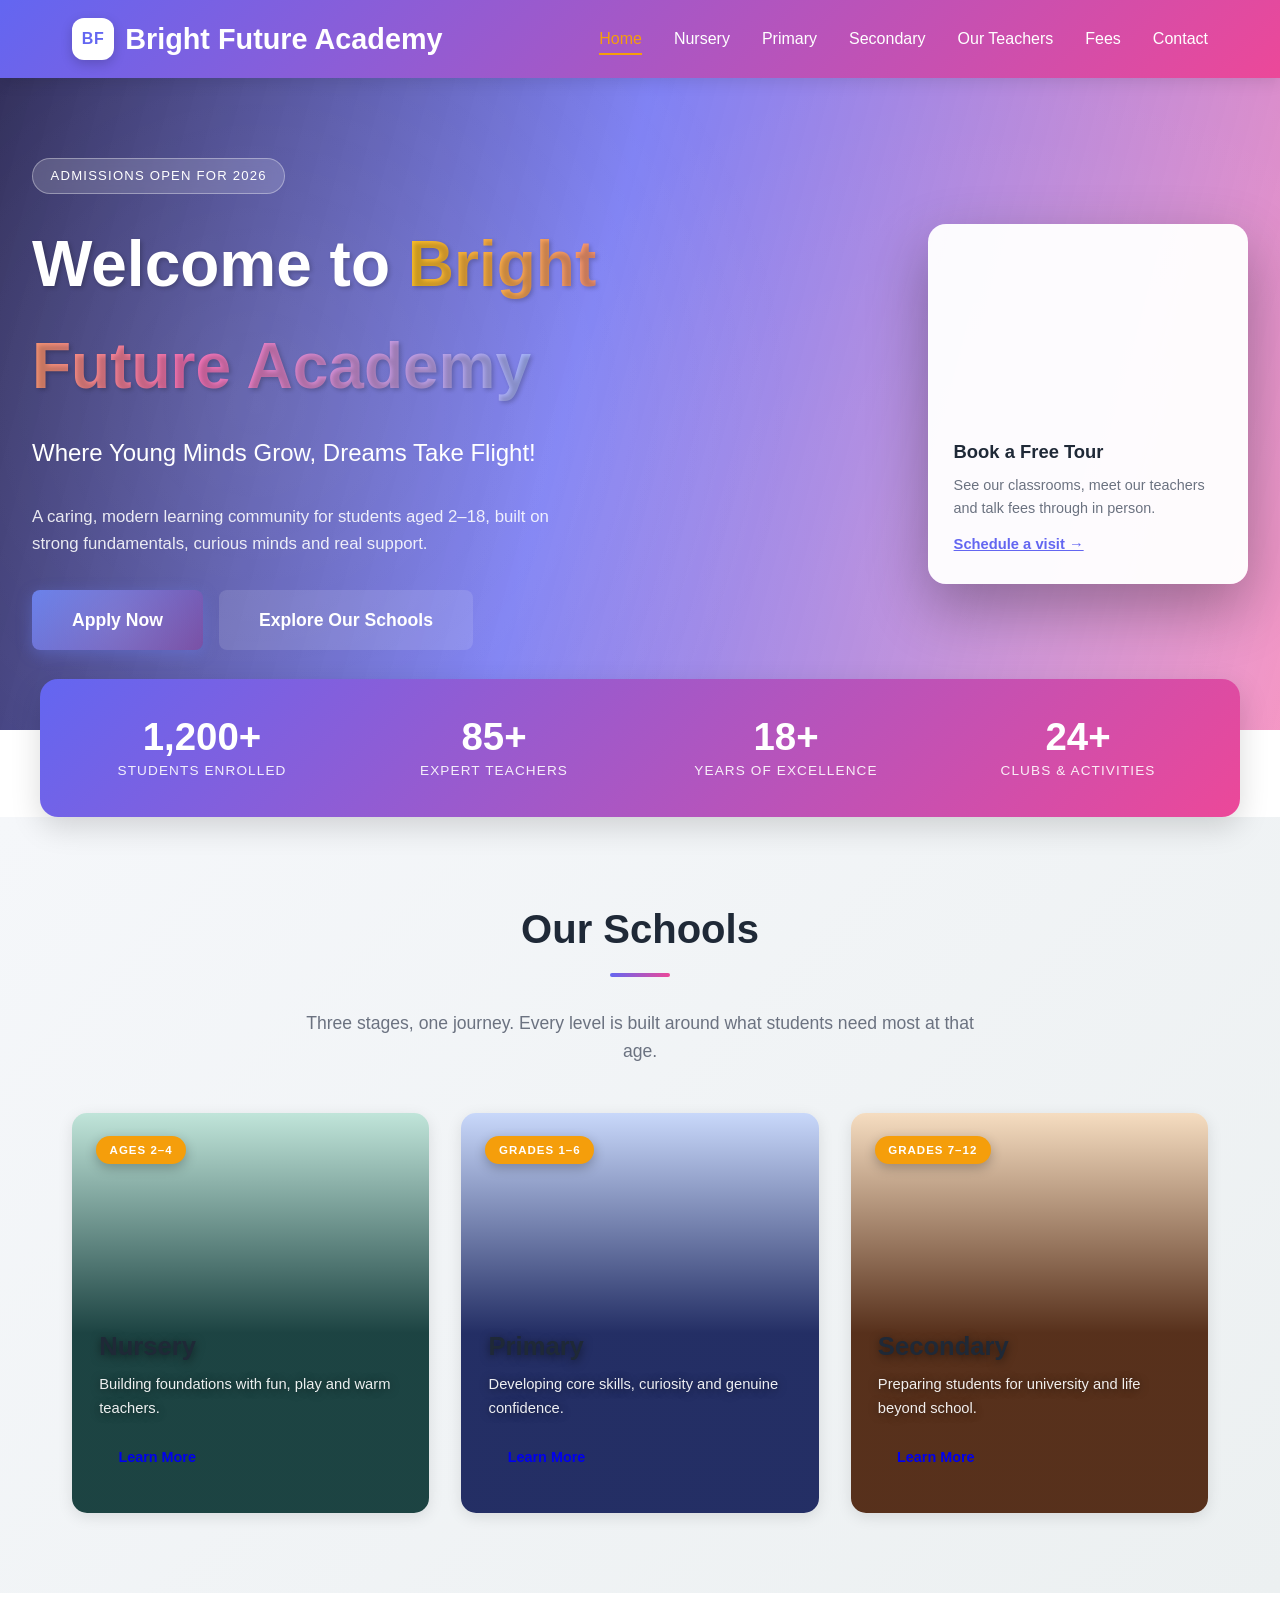
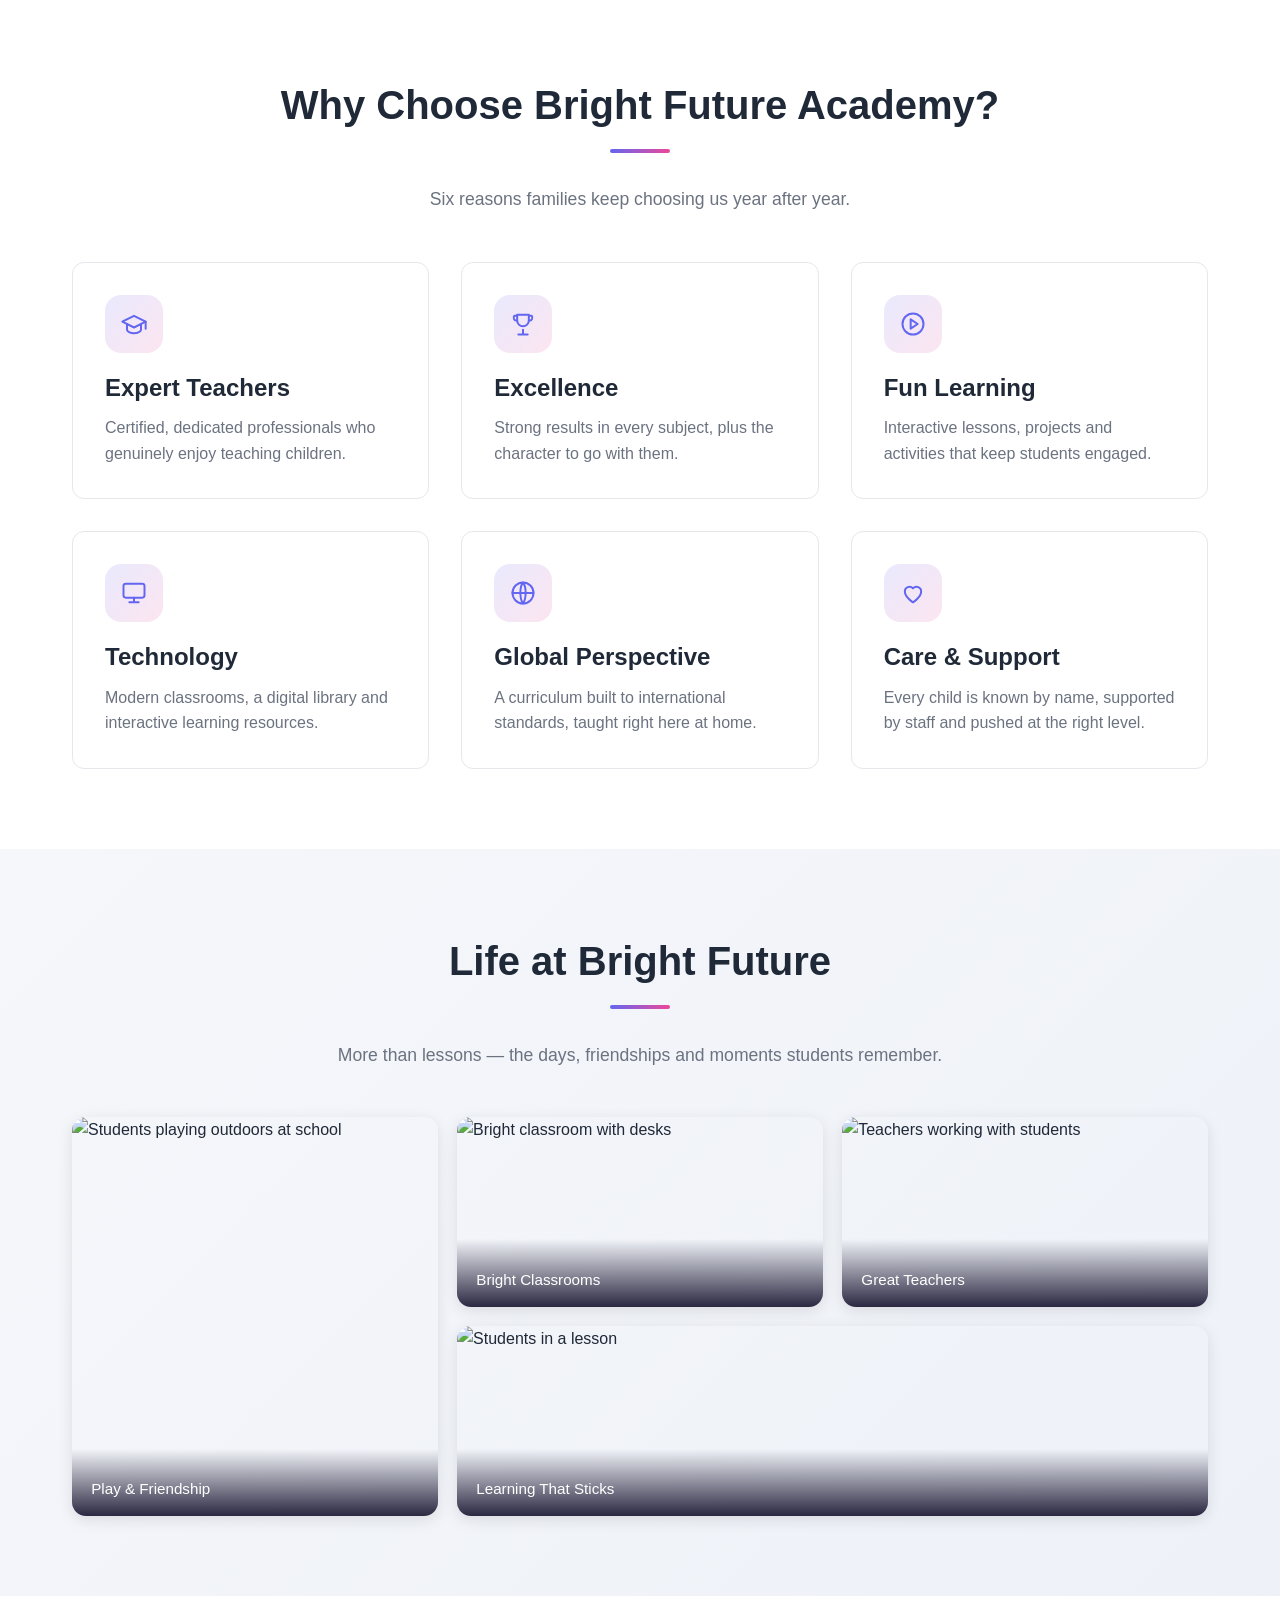
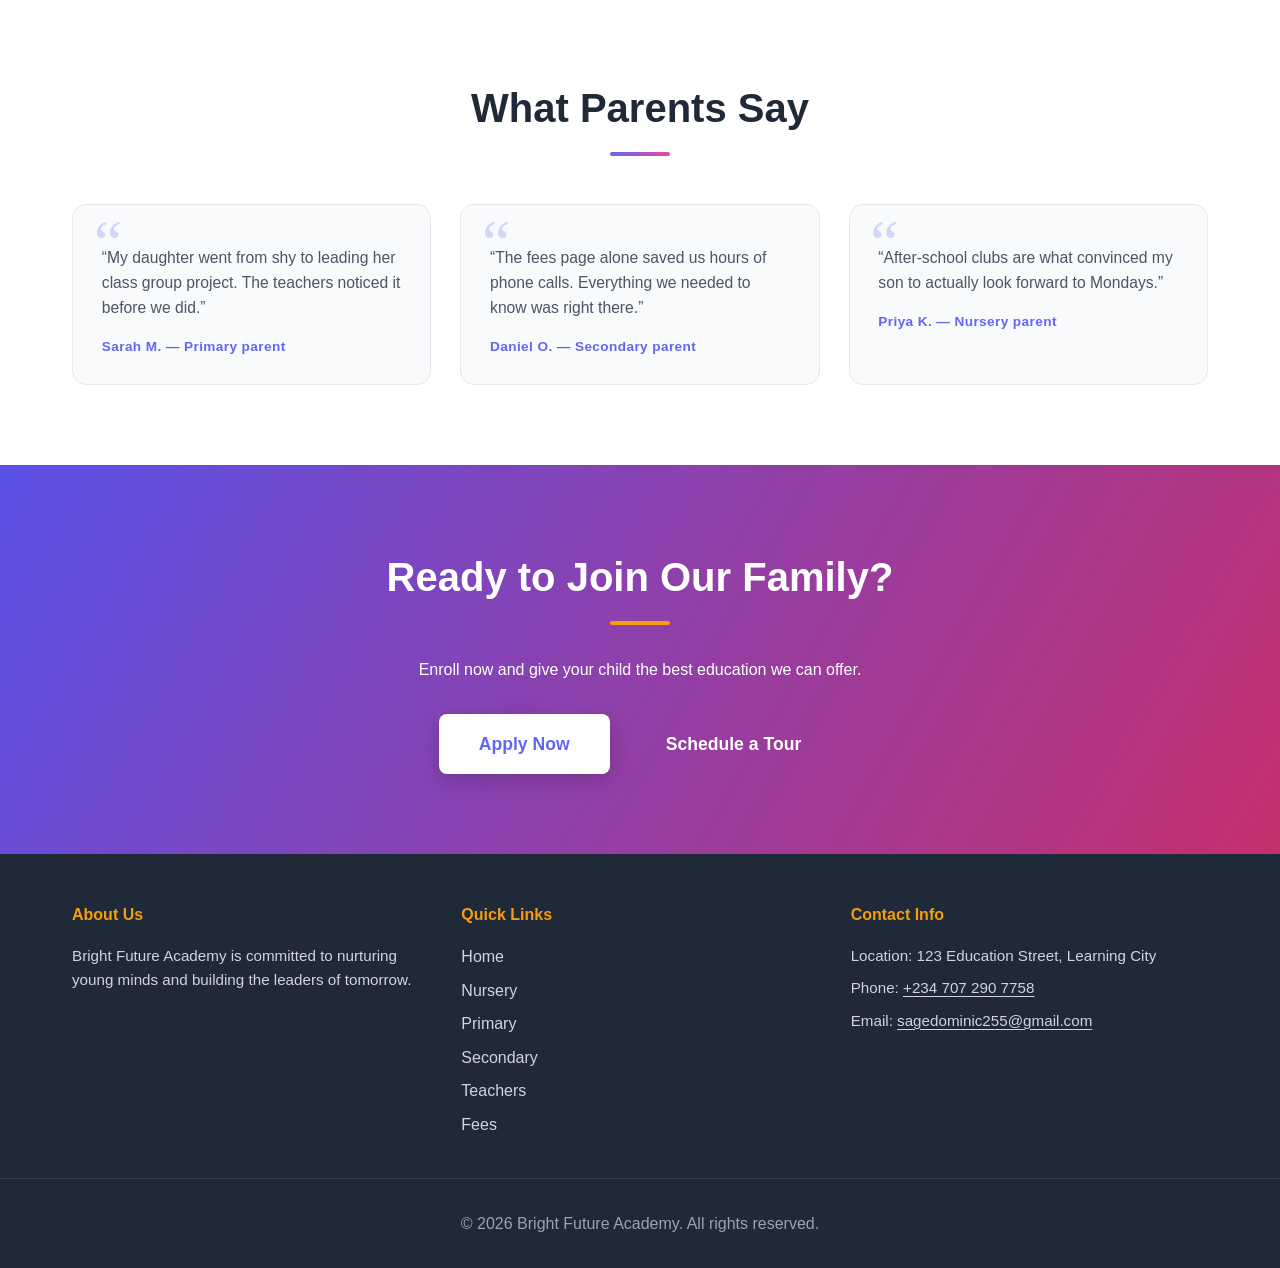
==== commit 34e0e3fe: "Update index.html" ====
--- a/index.html
+++ b/index.html
@@ -278,6 +278,6 @@
         </div>
     </footer>
 
-    <script src="js/main.js"></script>
+    <script src="main.js"></script>
 </body>
 </html>
